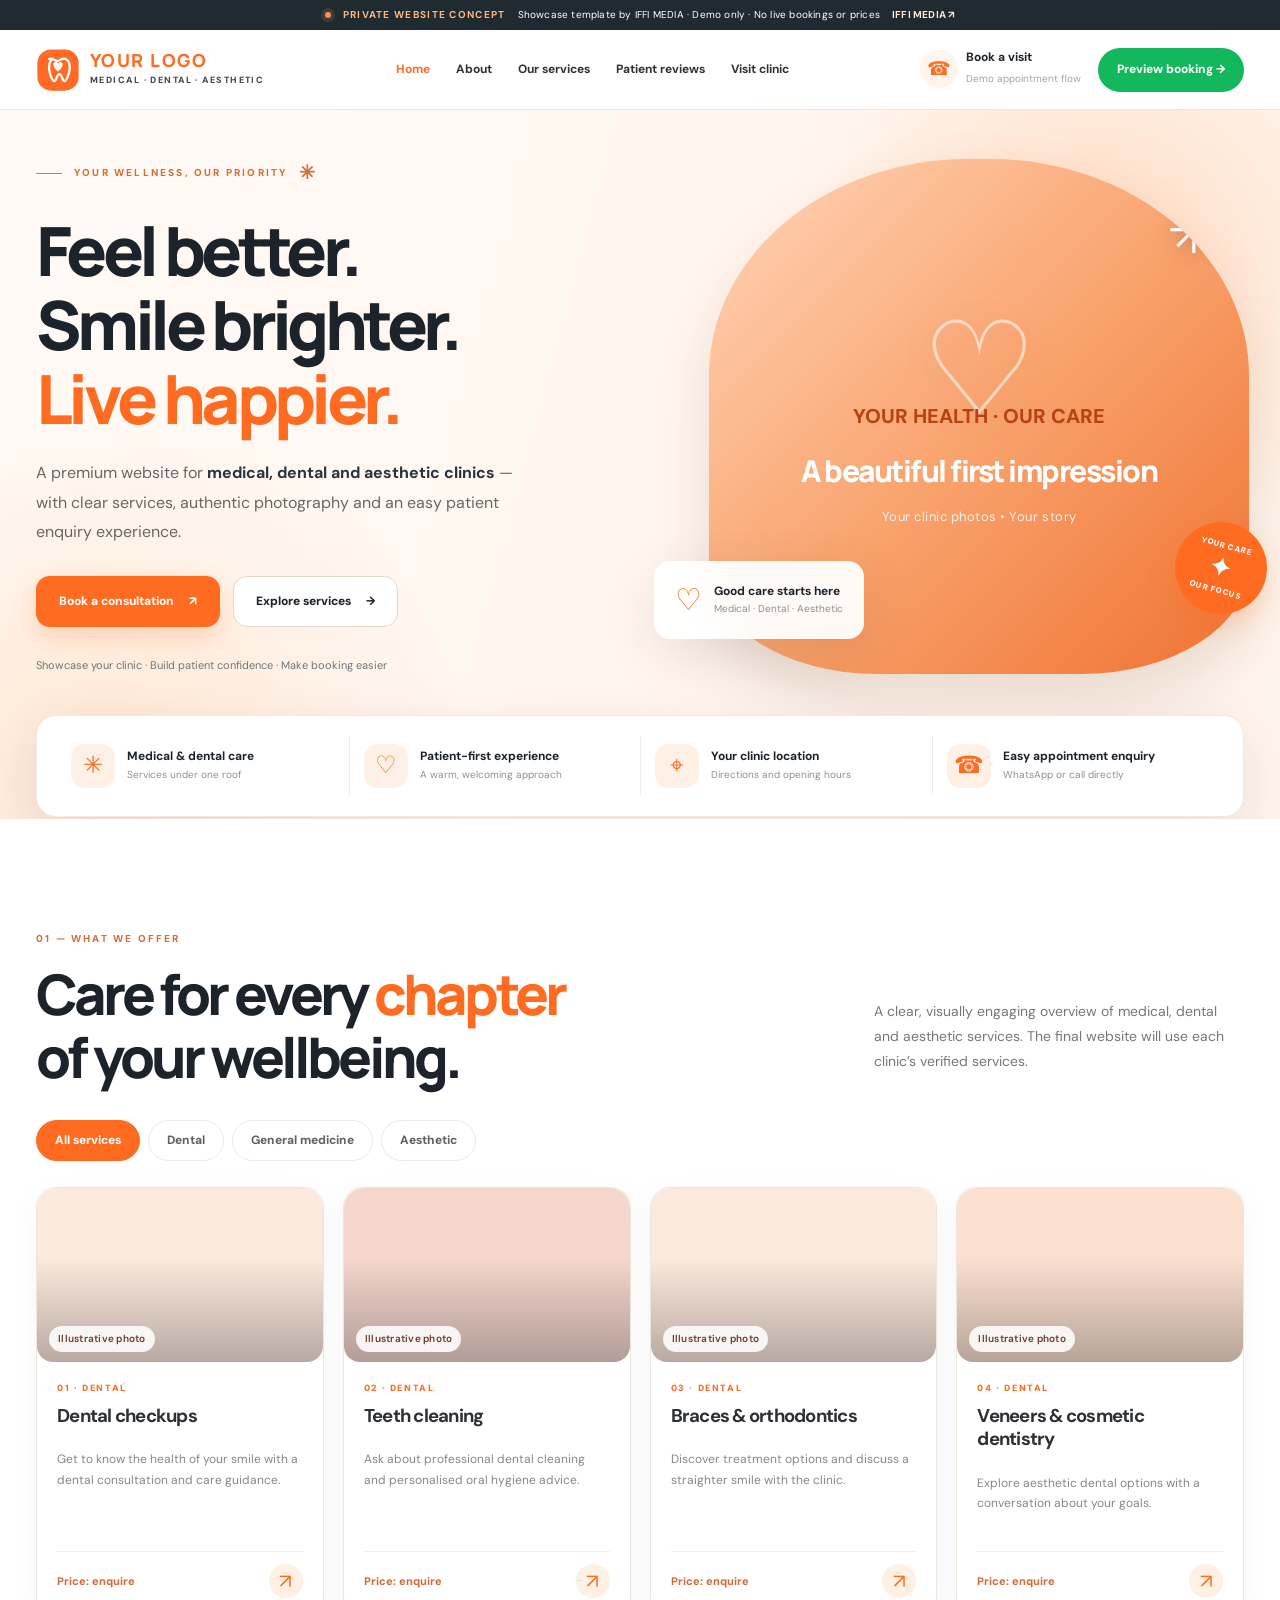
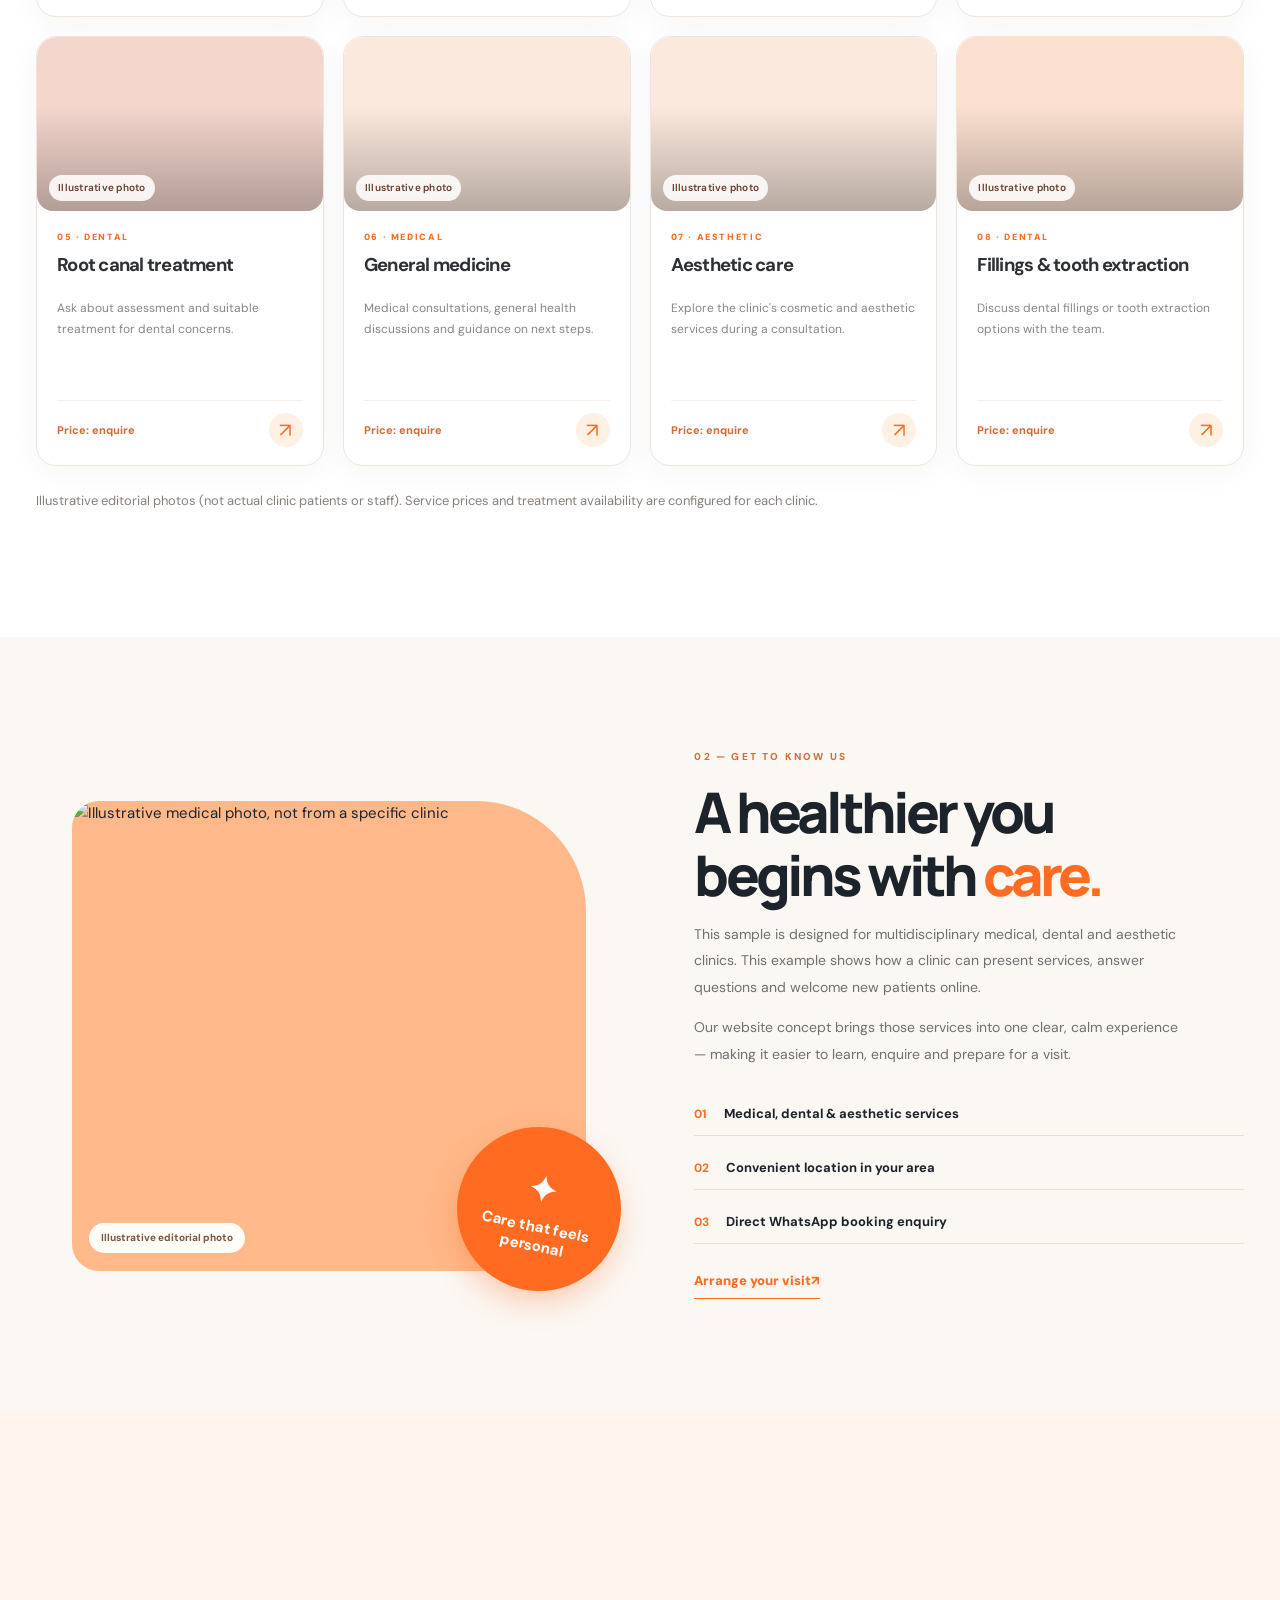
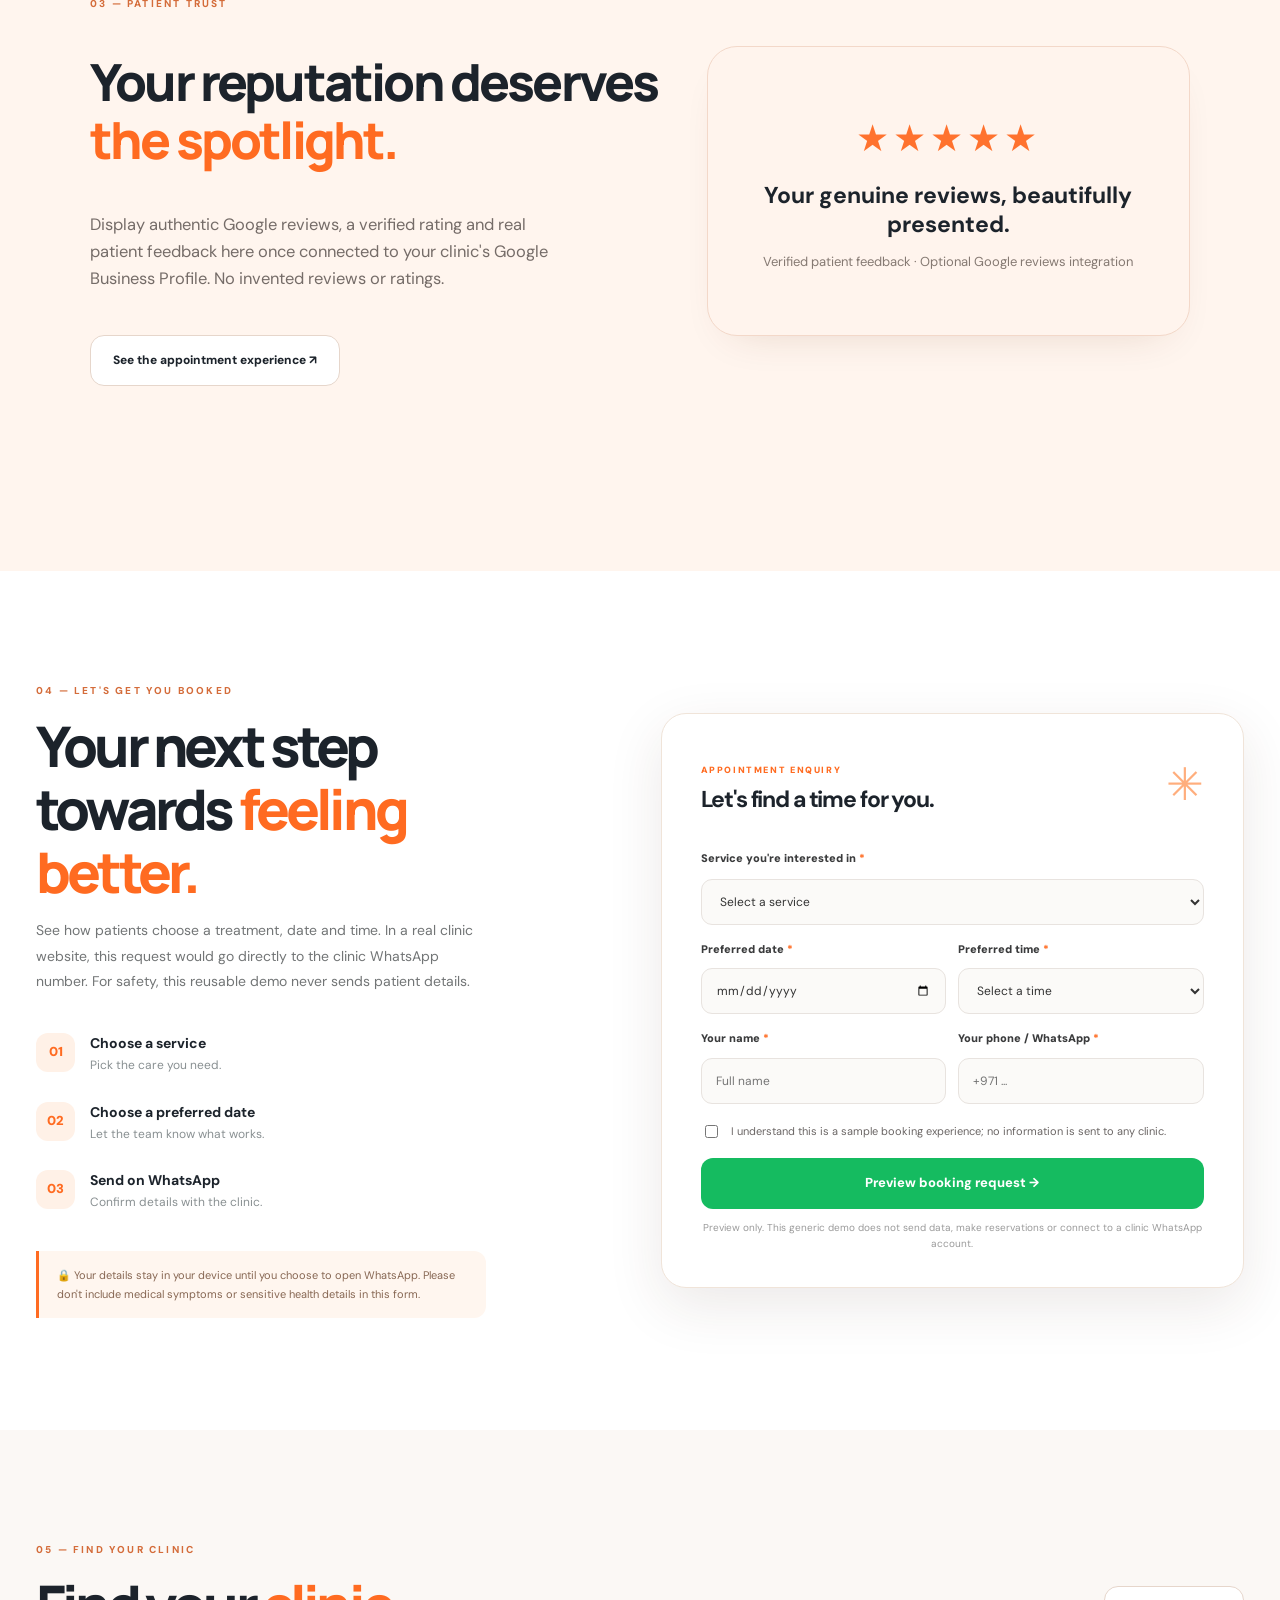
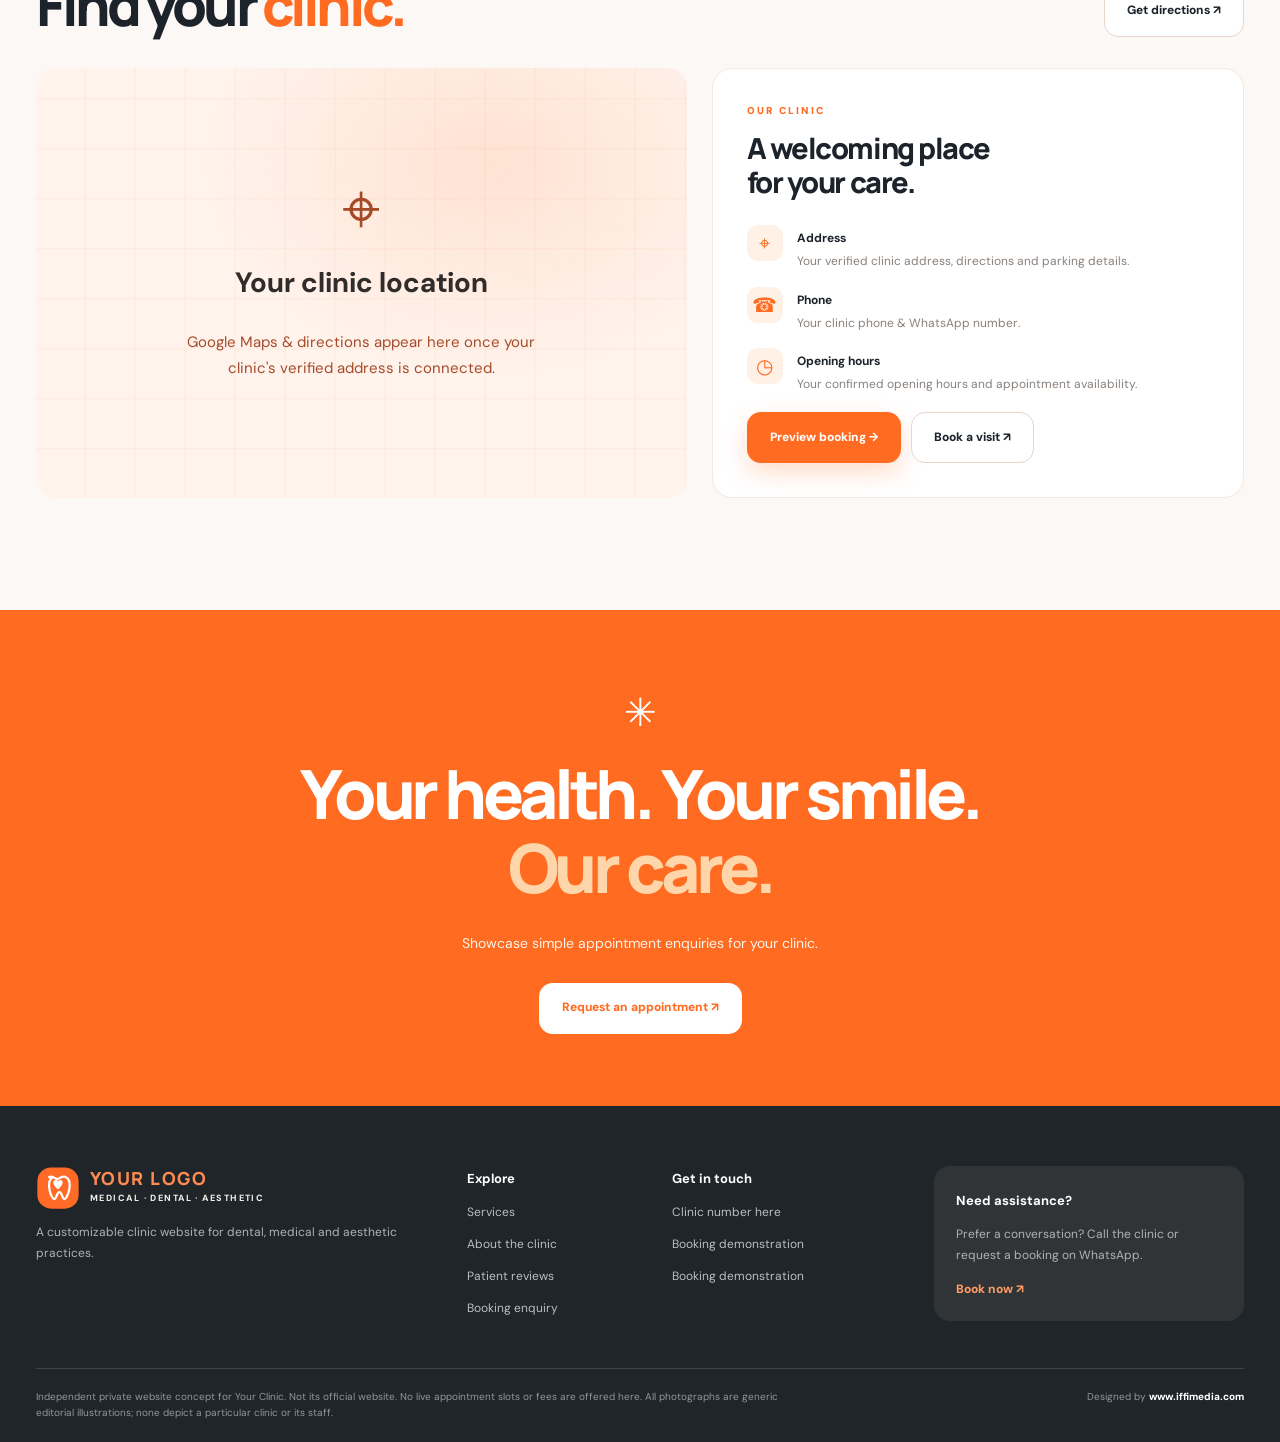
==== index.html @ 4c0bda24 "feat(clinic-preview): prepare separate static client review website for GitHub Pages" ====
<!DOCTYPE html>

<html lang="en">
<head>
<meta charset="utf-8"/>
<meta content="width=device-width, initial-scale=1" name="viewport"/>
<meta content="#fbf8f5" name="theme-color"/>
<meta content="Explore a premium clinic website example featuring real treatment photography, medical services and a WhatsApp appointment enquiry demo. Built by IFFI MEDIA." name="description"/>
<title>Your Clinic — Premium Medical, Dental &amp; Aesthetic Website Demo | IFFI MEDIA</title>
<link href="https://fonts.googleapis.com" rel="preconnect"/>
<link crossorigin="" href="https://fonts.gstatic.com" rel="preconnect"/>
<link href="https://fonts.googleapis.com/css2?family=DM+Sans:wght@400;500;600;700;800&amp;family=Manrope:wght@400;500;600;700;800&amp;display=swap" rel="stylesheet"/>
<link href="styles.css" rel="stylesheet"/>
<meta content="noindex,nofollow" name="robots"/><link href="clinic-overrides.css" rel="stylesheet"/></head>
<body>
<div class="demo-strip" role="note"><span class="pulse"></span><b>PRIVATE WEBSITE CONCEPT</b><span>Showcase template by IFFI MEDIA · Demo only · No live bookings or prices</span><a href="https://www.iffimedia.com" rel="noopener" target="_blank">IFFI MEDIA ↗</a></div>
<header class="site-header" id="top"><div class="container nav-inner">
<a aria-label="Your Clinic demo website home" class="brand" href="#home"><span aria-hidden="true" class="brand-logo-demo"><svg fill="none" viewbox="0 0 64 64"><rect fill="#FF6A26" height="60" rx="20" width="60" x="2" y="2"></rect><path d="M19 18c-7 3-7 11-5 20 2 8 4 12 7 12 3 0 3-10 7-10s4 10 7 10c3 0 5-5 7-12 2-9 2-17-5-20-5-2-9 3-12 3-3 0-6-5-12-3Z" stroke="white" stroke-linejoin="round" stroke-width="3.3" transform="translate(6 -2)"></path><path d="M32 22c4-5 13 1 0 12-13-11-4-17 0-12Z" fill="white"></path></svg></span><span><b>YOUR LOGO</b><small>MEDICAL · DENTAL · AESTHETIC</small></span></a>
<nav aria-label="Main navigation" class="nav-links" id="main-nav"><a class="current" href="#home">Home</a><a href="#about">About</a><a href="#services">Our services</a><a href="#reviews">Patient reviews</a><a href="#visit">Visit clinic</a></nav>
<div class="nav-actions"><a aria-label="Open booking demonstration" class="phone-link" href="#booking"><span class="circle-icon">☎</span><span><b>Book a visit</b><small>Demo appointment flow</small></span></a><a class="btn btn-wa" href="#booking">Preview booking →</a><button aria-controls="main-nav" aria-expanded="false" aria-label="Open navigation" class="menu-toggle">☰</button></div>
</div></header>
<main>
<section class="hero" id="home"><div class="hero-wash"></div><div class="container hero-grid">
<div class="hero-copy" data-reveal=""><div class="eyebrow"><span class="line"></span> YOUR WELLNESS, OUR PRIORITY <span class="sun">✳</span></div><h1>Feel better.<br/>Smile brighter.<br/><em>Live happier.</em></h1><p class="hero-text">A premium website for <strong>medical, dental and aesthetic clinics</strong> — with clear services, authentic photography and an easy patient enquiry experience.</p><div class="hero-ctas"><a class="btn btn-orange" href="#booking">Book a consultation <span>↗</span></a><a class="btn btn-outline" href="#services">Explore services <span>→</span></a></div><div class="hero-micro">Showcase your clinic · Build patient confidence · Make booking easier</div>
</div>
<div class="hero-visual" data-reveal=""><div class="hero-photo"><img alt="Real-world dental care editorial photograph; not staff of any particular clinic" onerror="this.style.display='none';this.parentElement.classList.add('photo-fallback')" src="https://images.unsplash.com/photo-1663755489920-5e09f66d011a?auto=format&amp;fit=crop&amp;w=1300&amp;q=85"/><div class="corner-mark">✳</div><div aria-hidden="true" class="fallback-image-art"><span class="line-tooth">♡</span><span class="fallback-title">A beautiful first impression</span><span class="fallback-sub">Your clinic photos • Your story</span></div></div><div class="float-card floating"><span class="icon-heart">♡</span><div><b>Good care starts here</b><small>Medical · Dental · Aesthetic</small></div></div><div class="round-stamp"><span>YOUR CARE</span><b>✦</b><span>OUR FOCUS</span></div></div>
</div><div class="container trust-strip"><div><span class="trust-icon">✳</span><span><b>Medical &amp; dental care</b><small>Services under one roof</small></span></div><div><span class="trust-icon">♡</span><span><b>Patient-first experience</b><small>A warm, welcoming approach</small></span></div><div><span class="trust-icon">⌖</span><span><b>Your clinic location</b><small>Directions and opening hours</small></span></div><div><span class="trust-icon">☎</span><span><b>Easy appointment enquiry</b><small>WhatsApp or call directly</small></span></div></div>
</section>
<section class="section services-section" id="services"><div class="container"><div class="section-head" data-reveal=""><div><div class="eyebrow orange">01 — WHAT WE OFFER</div><h2>Care for every <em>chapter</em><br/>of your wellbeing.</h2></div><p>A clear, visually engaging overview of medical, dental and aesthetic services. The final website will use each clinic’s verified services.</p></div>
<div aria-label="Filter services" class="filter-tabs" role="group"><button aria-pressed="true" class="filter active" data-filter="all">All services</button><button aria-pressed="false" class="filter" data-filter="dental">Dental</button><button aria-pressed="false" class="filter" data-filter="medical">General medicine</button><button aria-pressed="false" class="filter" data-filter="aesthetic">Aesthetic</button></div>
<div class="service-grid" id="service-grid">
<article class="service-card special" data-category="dental" data-service="Dental checkup"><div class="service-photo real-service-photo" style="background-image:url('https://images.unsplash.com/photo-1606811841689-23dfddce3e95?auto=format&amp;fit=crop&amp;w=850&amp;q=78')"><span class="photo-mark">Illustrative photo</span></div><div class="service-info"><div class="service-kicker">01 · DENTAL</div><h3>Dental checkups</h3><p>Get to know the health of your smile with a dental consultation and care guidance.</p><div class="card-foot"><span>Price: enquire</span><button aria-label="Enquire about dental checkup" data-book="Dental checkup">↗</button></div></div></article>
<article class="service-card" data-category="dental" data-service="Teeth cleaning"><div class="service-photo real-service-photo" style="background-image:url('https://images.unsplash.com/photo-1606811971618-4486d14f3f99?auto=format&amp;fit=crop&amp;w=850&amp;q=78')"><span class="photo-mark">Illustrative photo</span></div><div class="service-info"><div class="service-kicker">02 · DENTAL</div><h3>Teeth cleaning</h3><p>Ask about professional dental cleaning and personalised oral hygiene advice.</p><div class="card-foot"><span>Price: enquire</span><button aria-label="Enquire about teeth cleaning" data-book="Teeth cleaning">↗</button></div></div></article>
<article class="service-card" data-category="dental" data-service="Braces &amp; orthodontics"><div class="service-photo real-service-photo" style="background-image:url('https://images.unsplash.com/photo-1468493858157-0da44aaf1d13?auto=format&amp;fit=crop&amp;w=850&amp;q=78')"><span class="photo-mark">Illustrative photo</span></div><div class="service-info"><div class="service-kicker">03 · DENTAL</div><h3>Braces &amp; orthodontics</h3><p>Discover treatment options and discuss a straighter smile with the clinic.</p><div class="card-foot"><span>Price: enquire</span><button aria-label="Enquire about braces" data-book="Braces &amp; orthodontics">↗</button></div></div></article>
<article class="service-card" data-category="dental" data-service="Cosmetic dentistry / Veneers"><div class="service-photo real-service-photo" style="background-image:url('https://images.unsplash.com/photo-1494790108377-be9c29b29330?auto=format&amp;fit=crop&amp;w=850&amp;q=78')"><span class="photo-mark">Illustrative photo</span></div><div class="service-info"><div class="service-kicker">04 · DENTAL</div><h3>Veneers &amp; cosmetic dentistry</h3><p>Explore aesthetic dental options with a conversation about your goals.</p><div class="card-foot"><span>Price: enquire</span><button aria-label="Enquire about veneers" data-book="Cosmetic dentistry / Veneers">↗</button></div></div></article>
<article class="service-card" data-category="dental" data-service="Root canal treatment"><div class="service-photo real-service-photo" style="background-image:url('https://images.unsplash.com/photo-1588776814546-daab30f310ce?auto=format&amp;fit=crop&amp;w=850&amp;q=78')"><span class="photo-mark">Illustrative photo</span></div><div class="service-info"><div class="service-kicker">05 · DENTAL</div><h3>Root canal treatment</h3><p>Ask about assessment and suitable treatment for dental concerns.</p><div class="card-foot"><span>Price: enquire</span><button aria-label="Enquire about root canal" data-book="Root canal treatment">↗</button></div></div></article>
<article class="service-card" data-category="medical" data-service="General medicine consultation"><div class="service-photo real-service-photo" style="background-image:url('https://images.unsplash.com/photo-1631217868264-e5b90bb7e133?auto=format&amp;fit=crop&amp;w=850&amp;q=78')"><span class="photo-mark">Illustrative photo</span></div><div class="service-info"><div class="service-kicker">06 · MEDICAL</div><h3>General medicine</h3><p>Medical consultations, general health discussions and guidance on next steps.</p><div class="card-foot"><span>Price: enquire</span><button aria-label="Enquire about general medicine" data-book="General medicine consultation">↗</button></div></div></article>
<article class="service-card" data-category="aesthetic" data-service="Aesthetic care consultation"><div class="service-photo real-service-photo" style="background-image:url('https://images.unsplash.com/photo-1570172619644-dfd03ed5d881?auto=format&amp;fit=crop&amp;w=850&amp;q=78')"><span class="photo-mark">Illustrative photo</span></div><div class="service-info"><div class="service-kicker">07 · AESTHETIC</div><h3>Aesthetic care</h3><p>Explore the clinic's cosmetic and aesthetic services during a consultation.</p><div class="card-foot"><span>Price: enquire</span><button aria-label="Enquire about aesthetic care" data-book="Aesthetic care consultation">↗</button></div></div></article>
<article class="service-card" data-category="dental" data-service="Dental fillings or tooth extraction"><div class="service-photo real-service-photo" style="background-image:url('https://images.unsplash.com/photo-1606265752439-1f18756aa5fc?auto=format&amp;fit=crop&amp;w=850&amp;q=78')"><span class="photo-mark">Illustrative photo</span></div><div class="service-info"><div class="service-kicker">08 · DENTAL</div><h3>Fillings &amp; tooth extraction</h3><p>Discuss dental fillings or tooth extraction options with the team.</p><div class="card-foot"><span>Price: enquire</span><button aria-label="Enquire about dental fillings" data-book="Dental fillings or tooth extraction">↗</button></div></div></article>
</div><p class="services-note">Illustrative editorial photos (not actual clinic patients or staff). Service prices and treatment availability are configured for each clinic.</p></div></section>
<section class="section about-section" id="about"><div class="container about-grid"><div class="about-visual" data-reveal=""><div class="about-photo"><img alt="Illustrative medical photo, not from a specific clinic" src="https://images.unsplash.com/photo-1588776814546-1ffcf47267a5?auto=format&amp;fit=crop&amp;w=900&amp;q=80"/><span class="caption-chip">Illustrative editorial photo</span></div><div class="about-orange-sticker"><b>✦</b><span>Care that feels<br/>personal</span></div></div><div class="about-copy" data-reveal=""><div class="eyebrow orange">02 — GET TO KNOW US</div><h2>A healthier you<br/>begins with <em>care.</em></h2><p>This sample is designed for multidisciplinary medical, dental and aesthetic clinics. This example shows how a clinic can present services, answer questions and welcome new patients online.</p><p>Our website concept brings those services into one clear, calm experience — making it easier to learn, enquire and prepare for a visit.</p><div class="about-points"><div><b>01</b><span>Medical, dental &amp; aesthetic services</span></div><div><b>02</b><span>Convenient location in your area</span></div><div><b>03</b><span>Direct WhatsApp booking enquiry</span></div></div><a class="text-link" href="#booking">Arrange your visit <span>↗</span></a></div></div></section>
<section class="reviews-section" id="reviews"><div class="container reviews-generic"><div class="eyebrow orange">03 — PATIENT TRUST</div><h2>Your reputation deserves <em>the spotlight.</em></h2><p>Display authentic Google reviews, a verified rating and real patient feedback here once connected to your clinic's Google Business Profile. No invented reviews or ratings.</p><a class="btn btn-outline" href="#booking">See the appointment experience ↗</a><div class="reviews-glass"><div class="reviews-placeholder-star">★★★★★</div><strong>Your genuine reviews, beautifully presented.</strong><span>Verified patient feedback · Optional Google reviews integration</span></div></div></section>
<section class="section booking-section" id="booking"><div class="container booking-grid"><div class="booking-copy" data-reveal=""><div class="eyebrow orange">04 — LET'S GET YOU BOOKED</div><h2>Your next step<br/>towards <em>feeling better.</em></h2><p>See how patients choose a treatment, date and time. In a real clinic website, this request would go directly to the clinic WhatsApp number. For safety, this reusable demo never sends patient details.</p><div class="booking-guide"><div><span>01</span><b>Choose a service</b><p>Pick the care you need.</p></div><div><span>02</span><b>Choose a preferred date</b><p>Let the team know what works.</p></div><div><span>03</span><b>Send on WhatsApp</b><p>Confirm details with the clinic.</p></div></div><div class="privacy-mini">🔒 Your details stay in your device until you choose to open WhatsApp. Please don't include medical symptoms or sensitive health details in this form.</div></div><form autocomplete="on" class="booking-form" data-reveal="" id="booking-form"><div class="form-top"><div><span class="form-eyebrow">APPOINTMENT ENQUIRY</span><h3>Let's find a time for you.</h3></div><span class="form-spark">✳</span></div><div class="form-fields"><label for="service">Service you're interested in <em>*</em></label><select id="service" name="service" required=""><option value="">Select a service</option><option>Dental checkup</option><option>Teeth cleaning</option><option>Braces &amp; orthodontics</option><option>Cosmetic dentistry / Veneers</option><option>Root canal treatment</option><option>Dental fillings or tooth extraction</option><option>General medicine consultation</option><option>Aesthetic care consultation</option><option>Other enquiry</option></select><div class="fields-row"><div><label for="date">Preferred date <em>*</em></label><input id="date" name="date" required="" type="date"/></div><div><label for="time">Preferred time <em>*</em></label><select id="time" name="time" required=""><option value="">Select a time</option><option>12:00 PM</option><option>1:00 PM</option><option>2:00 PM</option><option>3:00 PM</option><option>4:00 PM</option><option>5:00 PM</option><option>6:00 PM</option><option>7:00 PM</option><option>8:00 PM</option><option>Flexible</option></select></div></div><div class="fields-row"><div><label for="name">Your name <em>*</em></label><input autocomplete="name" id="name" maxlength="80" name="name" placeholder="Full name" required="" type="text"/></div><div><label for="contact">Your phone / WhatsApp <em>*</em></label><input autocomplete="tel" id="contact" maxlength="28" name="contact" placeholder="+971 ..." required="" type="tel"/></div></div><label class="consent"><input id="consent" required="" type="checkbox"/><span>I understand this is a sample booking experience; no information is sent to any clinic.</span></label><button class="btn submit-button" type="submit">Preview booking request →</button><p aria-live="polite" class="form-footnote" id="booking-status" role="status">Preview only. This generic demo does not send data, make reservations or connect to a clinic WhatsApp account.</p></div></form></div></section>
<section class="section visit-section" id="visit"><div class="container"><div class="visit-heading"><div><div class="eyebrow orange">05 — FIND YOUR CLINIC</div><h2>Find your <em>clinic.</em></h2></div><a class="btn btn-outline" href="#booking" rel="noopener">Get directions ↗</a></div><div class="visit-grid"><div class="map-panel"><div class="map-demo-placeholder"><span>⌖</span><h3>Your clinic location</h3><p>Google Maps &amp; directions appear here once your clinic's verified address is connected.</p></div></div><div class="visit-details"><div class="detail-label">OUR CLINIC</div><h3>A welcoming place<br/>for your care.</h3><div class="detail-line"><span>⌖</span><div><b>Address</b><p>Your verified clinic address, directions and parking details.</p></div></div><div class="detail-line"><span>☎</span><div><b>Phone</b><p>Your clinic phone &amp; WhatsApp number.</p></div></div><div class="detail-line"><span>◷</span><div><b>Opening hours</b><p>Your confirmed opening hours and appointment availability.</p></div></div><div class="detail-actions"><a class="btn btn-orange" href="#booking">Preview booking →</a><a class="btn btn-outline" href="#booking">Book a visit ↗</a></div></div></div></div></section>
<section class="closing"><div class="container closing-inner"><span class="closing-star">✳</span><h2>Your health. Your smile.<br/><em>Our care.</em></h2><p>Showcase simple appointment enquiries for your clinic.</p><a class="btn btn-white" href="#booking">Request an appointment ↗</a></div></section>
</main>
<footer class="footer"><div class="container footer-grid"><div><a aria-label="Your Clinic demo website home" class="brand footer-brand" href="#home"><span aria-hidden="true" class="brand-logo-demo"><svg fill="none" viewbox="0 0 64 64"><rect fill="#FF6A26" height="60" rx="20" width="60" x="2" y="2"></rect><path d="M19 18c-7 3-7 11-5 20 2 8 4 12 7 12 3 0 3-10 7-10s4 10 7 10c3 0 5-5 7-12 2-9 2-17-5-20-5-2-9 3-12 3-3 0-6-5-12-3Z" stroke="white" stroke-linejoin="round" stroke-width="3.3" transform="translate(6 -2)"></path><path d="M32 22c4-5 13 1 0 12-13-11-4-17 0-12Z" fill="white"></path></svg></span><span><b>YOUR LOGO</b><small>MEDICAL · DENTAL · AESTHETIC</small></span></a><p>A customizable clinic website for dental, medical and aesthetic practices.</p></div><div><b>Explore</b><a href="#services">Services</a><a href="#about">About the clinic</a><a href="#reviews">Patient reviews</a><a href="#booking">Booking enquiry</a></div><div><b>Get in touch</b><a href="#booking">Clinic number here</a><a href="#booking" rel="noopener">Booking demonstration</a><a href="#booking" rel="noopener">Booking demonstration</a></div><div class="footer-cta"><b>Need assistance?</b><p>Prefer a conversation? Call the clinic or request a booking on WhatsApp.</p><a href="#booking">Book now <span>↗</span></a></div></div><div class="container footer-bottom"><span>Independent private website concept for Your Clinic. Not its official website. No live appointment slots or fees are offered here. All photographs are generic editorial illustrations; none depict a particular clinic or its staff.</span><span>Designed by <a href="https://www.iffimedia.com" rel="noopener" target="_blank">www.iffimedia.com</a></span></div></footer>
<a aria-label="Open appointment enquiry" class="floating-wa" href="#booking"><span>✆</span><b>Book now</b></a>
<div class="booking-preview-overlay" hidden="" id="booking-preview"><div aria-labelledby="preview-title" aria-modal="true" class="booking-preview-card" role="dialog"><button aria-label="Close booking preview" class="preview-close" type="button">×</button><span class="eyebrow orange">DEMO BOOKING REQUEST</span><h2 id="preview-title">Your clinic booking flow</h2><p>This is what patients could send to your clinic on WhatsApp once your number is connected.</p><pre id="preview-message"></pre><p class="preview-disclaimer">Demo only. Nothing was transmitted or stored. No appointment is confirmed.</p><button class="btn btn-orange preview-done" type="button">Done</button></div></div><script defer="" src="script.js"></script></body>
</html>
---- styles.css ----
:root{--orange:#ff6b21;--orange-dark:#e8530e;--ink:#1c232b;--muted:#667078;--cream:#fbf8f4;--apricot:#fff0e6;--line:#eee5dd;--white:#fff;--green:#19b85b;--radius:24px;--shadow:0 18px 56px rgba(68,44,27,.1)}*{box-sizing:border-box}html{scroll-behavior:smooth;scroll-padding-top:102px}body{margin:0;background:#fff;color:var(--ink);font:15px/1.6 'DM Sans',Arial,sans-serif;-webkit-font-smoothing:antialiased}img{display:block;max-width:100%}a{color:inherit;text-decoration:none}button,input,select{font:inherit}button{cursor:pointer}.container{width:min(1240px,calc(100% - 72px));margin-inline:auto}.demo-strip{min-height:30px;padding:6px 28px;background:#202b31;color:#fff;font-size:10px;display:flex;justify-content:center;align-items:center;gap:12px;letter-spacing:.02em}.demo-strip b{color:#ffb580;letter-spacing:.13em;font-size:10px}.demo-strip a{color:#ffe6d3;font-weight:700}.pulse{width:6px;height:6px;background:#ff8b52;border-radius:50%;box-shadow:0 0 0 4px #ff8b5226}.site-header{position:sticky;top:0;z-index:90;background:rgba(255,255,255,.97);border-bottom:1px solid #ece7e1;backdrop-filter:blur(24px)}.nav-inner{height:79px;display:flex;align-items:center;gap:30px;justify-content:space-between}.brand{display:flex;align-items:center;gap:10px;min-width:204px}.brand img{height:46px;width:46px;border-radius:50%;object-fit:cover}.brand b{display:block;letter-spacing:.08em;color:var(--orange);font:800 18px/.95 'Manrope',sans-serif}.brand small{display:block;letter-spacing:.16em;font-size:9px;font-weight:800;color:#424748;margin-top:4px}.nav-links{display:flex;gap:26px;align-items:center;white-space:nowrap}.nav-links a{font-size:12px;font-weight:700;color:#484a4c;transition:color .2s}.nav-links a:hover,.nav-links a.current{color:var(--orange)}.nav-actions{display:flex;align-items:center;gap:17px}.phone-link{display:flex;align-items:center;gap:8px;white-space:nowrap}.phone-link .circle-icon{width:38px;height:38px;display:grid;place-items:center;background:#fff5ed;color:var(--orange);border-radius:50%;font-size:19px}.phone-link b{font-size:12px;display:block;line-height:1.2}.phone-link small{font-size:10px;color:#a6a2a0}.btn{display:inline-flex;gap:15px;justify-content:center;align-items:center;border:1px solid transparent;border-radius:14px;min-height:51px;padding:14px 22px;font-size:12px;font-weight:800;transition:transform .25s,box-shadow .25s,background .25s;white-space:nowrap}.btn:hover{transform:translateY(-3px);box-shadow:0 12px 24px #ff6b2126}.btn-wa{background:#13b75c;color:#fff;border-radius:100px;padding:11px 18px;min-height:44px}.btn-wa:hover{background:#06aa51}.wa-icon{font-size:19px}.arrow{font-size:15px}.menu-toggle{display:none;width:40px;height:40px;background:#fff5ec;border:0;border-radius:10px;font-size:21px;color:var(--orange)}.hero{background:linear-gradient(105deg,#fffaf6,#fff4eb 80%);position:relative;overflow:hidden}.hero-wash{position:absolute;inset:0;background:radial-gradient(circle at 85% 25%,#ffd8bc 0,transparent 24%),radial-gradient(circle at 8% 95%,#ffe7d3 0,transparent 27%);pointer-events:none}.hero-grid{position:relative;min-height:590px;display:grid;grid-template-columns:52% 48%;gap:15px;align-items:center;padding-top:48px;padding-bottom:82px}.hero-copy{position:relative;z-index:2}.eyebrow{display:flex;gap:12px;align-items:center;font-size:10px;font-weight:800;letter-spacing:.22em;color:#d46c3a}.eyebrow .line{width:26px;height:1px;background:var(--orange)}.eyebrow .sun{font-size:19px}.hero h1,h2{font-family:'Manrope',sans-serif;letter-spacing:-.068em}.hero h1{font-size:clamp(50px,5.3vw,80px);line-height:1.09;margin:26px 0 22px;font-weight:800}.hero h1 em,.section h2 em,.reviews-section h2 em,.closing h2 em{font-style:normal;color:var(--orange)}.hero-text{max-width:495px;font-size:16px;color:#676767;line-height:1.85}.hero-text strong{color:#28343d}.hero-ctas{display:flex;gap:13px;flex-wrap:wrap;margin-top:29px}.btn-orange{background:var(--orange);color:#fff;box-shadow:0 10px 24px rgba(255,107,33,.23)}.btn-outline{background:#fff;color:var(--ink);border-color:#e6d6cb}.hero-micro{margin-top:30px;font-size:11px;color:#6d7779}.small-spark{color:var(--orange)}.sep{margin:0 10px;color:#b8babd}.hero-visual{position:relative;height:515px;margin:0 10px 0 30px}.hero-photo{height:100%;width:100%;background:linear-gradient(145deg,#ffa16b,#ffdbc0);border-radius:48% 48% 31% 31% / 42% 42% 21% 21%;position:relative;overflow:hidden;box-shadow:0 28px 58px rgba(111,67,43,.15)}.hero-photo img{width:100%;height:100%;object-fit:cover;object-position:47% 38%}.hero-photo.photo-fallback:after{content:'YOUR HEALTH · OUR CARE';position:absolute;inset:0;display:grid;place-items:center;color:#b74312;font-size:20px;font-weight:800}.corner-mark{position:absolute;top:22px;right:28px;color:#fff;font-size:64px;text-shadow:0 3px 20px #3335}.float-card{position:absolute;bottom:35px;left:-55px;z-index:2;display:flex;gap:12px;align-items:center;padding:15px 21px;border-radius:16px;box-shadow:var(--shadow);background:rgba(255,255,255,.94);backdrop-filter:blur(14px)}.float-card .icon-heart{color:var(--orange);font-size:30px}.float-card b{display:block;font-size:12px}.float-card small{display:block;font-size:10px;color:#8a8e92}.floating{animation:bob 5s ease-in-out infinite}@keyframes bob{50%{transform:translateY(-8px)}}.round-stamp{position:absolute;right:-18px;bottom:60px;border-radius:100px;width:92px;height:92px;background:#ff6c21;color:#fff;display:flex;flex-direction:column;justify-content:center;align-items:center;transform:rotate(15deg);font-size:8px;letter-spacing:.08em;font-weight:900;box-shadow:0 12px 25px #ff6b2140}.round-stamp b{font-size:25px;line-height:1.3}.trust-strip{position:relative;z-index:3;display:grid;grid-template-columns:repeat(4,1fr);background:#fff;border:1px solid #f1e9e1;transform:translateY(-42px);margin-bottom:-40px;box-shadow:var(--shadow);border-radius:20px;padding:20px}.trust-strip>div{display:flex;gap:12px;align-items:center;padding:8px 14px}.trust-strip>div+div{border-left:1px solid #eee}.trust-icon{height:44px;width:44px;flex:0 0 44px;border-radius:14px;background:#fff0e6;display:grid;place-items:center;color:var(--orange);font-size:24px}.trust-strip b,.trust-strip small{display:block}.trust-strip b{font-size:12px;line-height:1.35}.trust-strip small{font-size:10px;color:#899094;margin-top:2px}.section{padding:112px 0}.services-section{background:#fff}.section-head{display:flex;justify-content:space-between;align-items:end;gap:40px;margin-bottom:32px}.section h2,.reviews-section h2{font-size:clamp(37px,4.5vw,56px);line-height:1.13;margin:15px 0 0;font-weight:800}.section-head p{max-width:370px;font-size:14px;color:#777;line-height:1.8}.filter-tabs{display:flex;gap:8px;flex-wrap:wrap;margin-bottom:26px}.filter{background:#fff;border:1px solid #eee8e0;color:#5f6263;border-radius:100px;padding:10px 18px;font-size:12px;font-weight:800;transition:.2s}.filter.active,.filter:hover{background:var(--orange);color:#fff;border-color:var(--orange)}.service-grid{display:grid;grid-template-columns:repeat(4,minmax(0,1fr));gap:19px}.service-card{min-width:0;border-radius:20px;overflow:hidden;border:1px solid #eee5dd;background:#fff;box-shadow:0 7px 30px rgba(63,41,27,.045);transition:transform .3s,box-shadow .3s}.service-card:hover{transform:translateY(-9px);box-shadow:var(--shadow)}.service-card[hidden]{display:none}.service-photo,.service-art{height:183px;background-position:center;background-size:cover;position:relative;overflow:hidden}.service-photo:after{content:'';position:absolute;inset:0;background:linear-gradient(180deg,transparent 45%,#311a1012)}.photo-mark{position:absolute;bottom:12px;left:12px;z-index:1;border-radius:20px;padding:5px 10px;background:#ffffffeb;color:#9b522b;font-size:9px;font-weight:800}.service-art{display:flex;flex-direction:column;justify-content:center;align-items:center;gap:6px;text-align:center}.service-art span{font-size:11px;font-weight:700;color:#a06345}.service-art .art-symbol{font-size:74px;color:var(--orange);font-weight:300;line-height:1}.dental-art{background:radial-gradient(circle at 70% 30%,#ffe2c9,transparent 40%),#fff1e5}.cosmetic-art{background:radial-gradient(circle at 20% 40%,#ffdcbf,transparent 40%),#fff2e8}.tooth-art{background:radial-gradient(circle at 60% 40%,#fcdabf,transparent 45%),#ffefe4}.aesthetic-art{background:radial-gradient(circle at 30% 30%,#ffdaeb,transparent 42%),#fff3ee}.extraction-art{background:radial-gradient(circle at 80% 20%,#ffcfc0,transparent 38%),#fff3e9}.service-info{padding:19px 20px 18px}.service-kicker{font-size:9px;font-weight:900;letter-spacing:.18em;color:var(--orange)}.service-info h3{font-size:17px;line-height:1.28;letter-spacing:-.04em;margin:9px 0;color:#2d3135}.service-info p{font-size:12px;color:#83878b;line-height:1.68;min-height:60px}.card-foot{display:flex;justify-content:space-between;align-items:center;border-top:1px solid #f4eeea;padding-top:12px;margin-top:15px}.card-foot span{font-size:11px;font-weight:800;color:#d26a37}.card-foot button{width:34px;height:34px;display:grid;place-items:center;border-radius:50%;background:#fff0e4;border:0;color:var(--orange);font-size:20px;transition:.2s}.card-foot button:hover{background:var(--orange);color:#fff}.services-note{font-size:12px;color:#8d7a6e;margin-top:25px}.services-note span{color:var(--orange);font-weight:800}.about-section{background:#fbf7f3}.about-grid{display:grid;grid-template-columns:1fr 1fr;gap:9%;align-items:center}.about-visual{position:relative;padding-left:36px;padding-top:24px}.about-photo{height:470px;border-radius:27px 110px 27px 27px;overflow:hidden;position:relative;background:#ffb889}.about-photo img{height:100%;width:100%;object-fit:cover;image-rendering:auto;filter:saturate(.95)}.caption-chip{position:absolute;bottom:18px;left:17px;background:#fffdf8;border-radius:20px;padding:7px 12px;font-size:10px;font-weight:800;color:#7b5940}.about-orange-sticker{position:absolute;bottom:-20px;right:-35px;width:164px;height:164px;background:var(--orange);color:#fff;border-radius:50%;display:flex;justify-content:center;align-items:center;flex-direction:column;transform:rotate(12deg);box-shadow:0 12px 28px rgba(255,107,33,.3);font-weight:800;text-align:center}.about-orange-sticker b{font-size:35px}.about-orange-sticker span{font-size:15px;line-height:1.3}.about-copy p{font-size:14px;color:#6f7171;line-height:1.9;max-width:490px}.about-points{display:grid;gap:12px;margin-top:27px}.about-points div{display:flex;align-items:center;gap:17px;border-bottom:1px solid #e9dfd5;padding:10px 0}.about-points b{color:var(--orange);font-size:12px}.about-points span{font-size:13px;font-weight:700}.text-link{display:inline-flex;margin-top:27px;color:var(--orange);font-size:13px;font-weight:900;padding-bottom:6px;border-bottom:1px solid var(--orange)}.reviews-section{padding:100px 0;background:#fff5ee}.reviews-grid{display:grid;grid-template-columns:1fr 1fr;align-items:center;gap:65px}.reviews-copy p{font-size:14px;color:#7c7170;line-height:1.75;max-width:400px}.rating-panel{padding:37px 40px;background:#fff;border-radius:24px;box-shadow:var(--shadow)}.rating-title{letter-spacing:.2em;color:#b57b5d;font-weight:900;font-size:10px}.rating-score{display:flex;gap:20px;align-items:baseline;margin:10px 0 6px}.rating-score>b{font-size:78px;letter-spacing:-.08em;font-weight:900;color:var(--ink);line-height:1}.stars{color:#ff9a38;font-size:24px;white-space:nowrap}.stars small{font-size:13px;color:#9a908c}.rating-panel p{font-size:13px;color:#818283;max-width:390px}.review-themes{display:flex;flex-wrap:wrap;gap:8px;margin:20px 0}.review-themes span{font-size:10px;padding:7px 12px;background:#fff3e8;border-radius:100px;font-weight:800;color:#a76b49}.rating-source{font-size:11px;color:var(--orange);font-weight:800}.booking-section{background:#fff}.booking-grid{display:grid;grid-template-columns:.95fr 1.05fr;gap:8%;align-items:center}.booking-copy>p{max-width:440px;font-size:14px;color:#727576;line-height:1.85}.booking-guide{margin-top:36px;display:grid;gap:23px}.booking-guide>div{position:relative;padding-left:54px}.booking-guide>div span{position:absolute;left:0;top:2px;width:39px;height:39px;border-radius:12px;background:#fff1e7;display:grid;place-items:center;color:var(--orange);font-size:13px;font-weight:900}.booking-guide b{font-size:14px}.booking-guide p{margin:1px 0;color:#899092;font-size:12px}.privacy-mini{background:#fff6ef;border-left:3px solid var(--orange);padding:15px 18px;font-size:11px;color:#876753;line-height:1.7;margin-top:38px;border-radius:0 12px 12px 0;max-width:450px}.booking-form{border:1px solid #f0e4d9;box-shadow:var(--shadow);background:#fff;border-radius:25px;padding:35px 39px}.form-top{display:flex;justify-content:space-between;align-items:center;margin-bottom:24px}.form-eyebrow{font-size:9px;font-weight:900;letter-spacing:.18em;color:var(--orange)}.form-top h3{font-size:23px;line-height:1.2;letter-spacing:-.05em;margin:6px 0 0}.form-spark{font-size:45px;color:#ffae7d}.form-fields{display:grid;gap:11px}.form-fields label:not(.consent){font-size:11px;font-weight:900;margin-top:5px;color:#3a3b3c}.form-fields label em{font-style:normal;color:var(--orange)}.form-fields select,.form-fields input:not([type=checkbox]){width:100%;height:46px;padding:10px 14px;background:#fbfaf8;color:#333;border:1px solid #e8e3df;border-radius:11px;outline:none;min-width:0;font-size:12px;appearance:auto}.form-fields select:focus,.form-fields input:focus{border-color:var(--orange);box-shadow:0 0 0 3px #ff6b2114}.fields-row{display:grid;grid-template-columns:1fr 1fr;gap:12px}.fields-row>div{display:grid;gap:10px}.consent{display:flex;align-items:flex-start;gap:10px;margin:8px 0 3px;font-size:11px;color:#6b6665;line-height:1.5}.consent input{margin-top:2px;accent-color:var(--orange)}.submit-button{margin-top:3px;background:#15bb60;color:#fff;border-radius:12px;width:100%;font-size:13px}.submit-button:hover{background:#0baa55}.form-footnote{font-size:10px;line-height:1.6;color:#9a9a9a;text-align:center;margin:0}.visit-section{background:#fbf8f5}.visit-heading{display:flex;align-items:end;justify-content:space-between;margin-bottom:31px;gap:25px}.visit-grid{display:grid;grid-template-columns:1.1fr .9fr;gap:25px}.map-panel{border-radius:20px;min-height:370px;background:#efe1d1;position:relative;overflow:hidden}.map-panel iframe{width:100%;height:100%;min-height:370px;border:0;filter:saturate(.75)}.map-fallback{position:absolute;left:18px;bottom:18px;background:#fff;border-radius:10px;padding:10px 13px;font-size:11px;font-weight:800;color:#714428;pointer-events:none}.visit-details{background:#fff;border:1px solid #f2e9e1;border-radius:20px;padding:34px}.detail-label{font-size:10px;font-weight:900;letter-spacing:.2em;color:var(--orange)}.visit-details h3{font:800 29px/1.2 Manrope,sans-serif;letter-spacing:-.05em;margin:12px 0 25px}.detail-line{display:flex;gap:14px;margin-bottom:16px}.detail-line>span{width:36px;height:36px;flex:0 0 36px;display:grid;place-items:center;color:var(--orange);background:#fff1e6;border-radius:11px;font-size:20px}.detail-line b{font-size:12px}.detail-line p{margin:3px 0 0;color:#89817c;font-size:12px;line-height:1.55}.detail-actions{display:flex;gap:10px;flex-wrap:wrap;margin-top:18px}.closing{padding:72px 0;background:var(--orange);text-align:center;color:#fff}.closing-inner{display:grid;justify-items:center}.closing-star{font-size:39px}.closing h2{font:800 clamp(37px,5.3vw,69px)/1.09 Manrope,sans-serif;letter-spacing:-.065em;margin:13px 0}.closing h2 em{color:#ffd6a9}.closing p{font-size:14px;color:#fff2e7}.btn-white{background:#fff;color:var(--orange);margin-top:14px}.footer{background:#1f2528;color:#d9dede;padding:60px 0 20px}.footer-grid{display:grid;grid-template-columns:1.4fr .6fr .8fr 1.1fr;gap:36px}.footer-brand b{color:#ff8b50}.footer-brand small{color:#f0ede8}.footer-grid p{font-size:12px;line-height:1.8;color:#aeb4b5}.footer-grid>div:not(:first-child) a{display:block;font-size:12px;margin-top:13px;color:#b7c0c2}.footer-grid>div>b{font-size:13px;color:#fff}.footer-cta{padding:22px;background:#303436;border-radius:16px}.footer-cta a{color:#ff9b64!important;font-weight:800}.footer-bottom{display:flex;justify-content:space-between;gap:25px;border-top:1px solid #3b4448;margin-top:47px;padding-top:20px;color:#8f999b;font-size:10px;line-height:1.65}.footer-bottom span:first-child{max-width:780px}.footer-bottom a{color:#fff;font-weight:800}.floating-wa{display:none}.reveal-ready{opacity:0;transform:translateY(22px);transition:opacity .7s ease,transform .7s ease}.reveal-ready.is-visible{opacity:1;transform:none}@media (max-width:1170px){.nav-links{gap:16px}.phone-link{display:none}.service-grid{grid-template-columns:repeat(3,1fr)}.hero-grid{grid-template-columns:51% 49%}.hero h1{font-size:60px}.hero-visual{margin-left:15px}.float-card{left:-25px}.trust-strip{grid-template-columns:repeat(2,1fr)}.trust-strip>div:nth-child(3){border-left:none}}@media (max-width:860px){.container{width:min(100% - 36px,660px)}.demo-strip{font-size:9px;flex-wrap:wrap;gap:6px;padding:7px 12px;text-align:center}.demo-strip a{display:none}.nav-inner{height:72px}.nav-links{position:absolute;top:72px;left:0;right:0;display:none;flex-direction:column;gap:0;background:white;box-shadow:0 20px 30px #19191913;padding:15px 20px}.nav-links.open{display:flex}.nav-links a{width:100%;padding:13px;border-bottom:1px solid #eee}.menu-toggle{display:block}.nav-actions .btn-wa{display:none}.brand{min-width:auto}.hero-grid{grid-template-columns:1fr;min-height:auto;gap:16px;padding:48px 0 81px}.hero h1{font-size:clamp(44px,9vw,72px)}.hero-visual{max-width:550px;margin:20px auto 0;width:calc(100% - 20px);height:420px}.hero-photo{border-radius:38% 38% 20% 20%}.float-card{left:-12px}.round-stamp{right:-10px}.trust-strip{margin-top:0;transform:translateY(-34px);margin-bottom:-30px}.section{padding:75px 0}.section-head,.visit-heading{align-items:start;flex-direction:column;gap:12px}.service-grid{grid-template-columns:repeat(2,1fr)}.about-grid,.reviews-grid,.booking-grid,.visit-grid{grid-template-columns:1fr;gap:35px}.about-visual{max-width:550px;padding-left:0}.about-orange-sticker{right:0}.about-photo{height:370px}.booking-copy{order:0}.booking-form{order:1}.footer-grid{grid-template-columns:repeat(2,1fr)}.footer-bottom{flex-direction:column}.floating-wa{display:flex;position:fixed;z-index:85;right:16px;bottom:16px;gap:9px;align-items:center;justify-content:center;color:#fff;background:#16b85c;border-radius:100px;padding:12px 18px;box-shadow:0 10px 30px #0b9f4e70;font-weight:800;font-size:12px}.floating-wa span{font-size:20px}}@media(max-width:520px){.container{width:calc(100% - 28px)}.brand img{width:39px;height:39px}.brand b{font-size:15px}.brand small{font-size:8px}.hero h1{font-size:clamp(42px,11vw,56px);letter-spacing:-.075em}.hero-text{font-size:14px}.hero-ctas{gap:8px}.btn{padding:13px 17px;font-size:11px;min-height:46px;gap:8px}.hero-visual{height:350px}.float-card{padding:12px 14px;bottom:10px}.round-stamp{width:75px;height:75px;bottom:40px;right:-10px}.trust-strip{padding:8px 4px;grid-template-columns:1fr 1fr}.trust-strip>div{padding:12px 7px;gap:7px;align-items:start}.trust-strip>div:nth-child(2){border-left:1px solid #eee}.trust-strip>div:nth-child(3),.trust-strip>div:nth-child(4){border-top:1px solid #eee}.trust-icon{width:32px;height:32px;flex-basis:32px;font-size:17px;border-radius:8px}.trust-strip b{font-size:10px}.trust-strip small{font-size:9px}.section h2,.reviews-section h2{font-size:35px}.section-head p{font-size:13px}.filter{font-size:10px;padding:8px 12px}.service-grid{gap:10px}.service-card{border-radius:15px}.service-photo,.service-art{height:125px}.service-info{padding:13px}.service-info h3{font-size:14px}.service-info p{font-size:11px;min-height:84px}.photo-mark{font-size:8px}.service-art .art-symbol{font-size:49px}.service-art span{font-size:8px}.card-foot span{font-size:9px}.card-foot button{width:28px;height:28px;font-size:18px}.about-photo{height:350px}.rating-panel{padding:27px}.rating-score>b{font-size:68px}.booking-form{padding:23px 18px}.fields-row{grid-template-columns:1fr}.visit-details{padding:24px}.footer-grid{grid-template-columns:1fr 1fr;gap:30px 15px}.footer-grid>div:first-child,.footer-cta{grid-column:1/-1}.closing h2{font-size:40px}}@media(prefers-reduced-motion:reduce){*{animation:none!important;transition:none!important;scroll-behavior:auto!important}.reveal-ready{opacity:1;transform:none}}
---- clinic-overrides.css ----
/* IFFI MEDIA reusable clinic-showcase refinements */
.brand-logo-demo{width:44px;height:44px;display:inline-flex;flex:none;align-items:center;justify-content:center}
.brand-logo-demo svg{width:44px;height:44px}
.service-photo.real-service-photo{height:174px;min-height:174px;background-size:cover;background-position:center;position:relative;border-radius:20px 20px 16px 16px;transition:transform .65s ease,filter .4s ease}
.service-card{overflow:hidden;min-height:430px;display:flex;flex-direction:column;transition:transform .45s cubic-bezier(.22,.8,.2,1),box-shadow .45s ease}
.service-card:hover{transform:translateY(-8px);box-shadow:0 24px 46px -25px rgba(122,53,25,.35)}
.service-card .service-photo::after{content:'';position:absolute;inset:0;background:linear-gradient(to top,rgba(26,24,24,.30),transparent 60%);pointer-events:none}
.service-card .service-info{flex:1;display:flex;flex-direction:column}
.service-card .service-info .card-foot{margin-top:auto}
.service-card .service-info h3{font-size:1.16rem}
.service-card .service-photo .photo-mark{position:absolute;bottom:10px;left:12px;z-index:2;letter-spacing:.025em;font-weight:600;background:rgba(255,255,255,.87);color:#6d3928;padding:5px 9px;border-radius:30px;font-size:10px;backdrop-filter:blur(9px)}
.services-note{font-size:.81rem;color:#897f78}
.map-panel{background:#fff3ec!important}
.map-demo-placeholder{height:100%;min-height:365px;display:flex;flex-direction:column;align-items:center;justify-content:center;text-align:center;padding:50px;color:#a64a28;background:radial-gradient(ellipse at 70% 22%,rgba(255,115,42,.13),transparent 45%),repeating-linear-gradient(0deg,transparent 0 48px,rgba(246,141,83,.065) 49px 50px),repeating-linear-gradient(90deg,transparent 0 48px,rgba(246,141,83,.065) 49px 50px)}
.map-demo-placeholder>span{font-size:68px;line-height:1.2}
.map-demo-placeholder h3{font-size:28px;color:#2f2c2a;margin:10px 0}
.map-demo-placeholder p{max-width:350px;line-height:1.7}
.reviews-generic{max-width:1160px;margin:0 auto;padding:85px 30px;display:grid;grid-template-columns:1.1fr .9fr;gap:26px;align-items:center}
.reviews-generic h2{font-size:clamp(2rem,4vw,3.5rem);letter-spacing:-.055em;line-height:1.13}
.reviews-generic>p{max-width:480px;color:#756c68;line-height:1.65;font-size:1.03rem}
.reviews-generic>.btn{justify-self:start}
.reviews-glass{background:#fff4ed;border:1px solid #f3d8c9;border-radius:30px;padding:50px 32px;text-align:center;grid-column:2;grid-row:1 / span 4;min-height:290px;display:flex;flex-direction:column;align-items:center;justify-content:center;gap:13px;box-shadow:0 18px 45px -26px rgba(100,40,12,.19)}
.reviews-placeholder-star{font-size:37px;letter-spacing:.11em;color:#ff722e}
.reviews-glass strong{font-size:23px;line-height:1.25}
.reviews-glass span{font-size:13px;color:#857972}
.booking-preview-overlay[hidden]{display:none!important}
.booking-preview-overlay{position:fixed;z-index:1000;inset:0;background:rgba(22,24,26,.68);backdrop-filter:blur(8px);display:grid;place-items:center;padding:16px;overflow-y:auto}
.booking-preview-card{background:white;border-radius:28px;padding:36px;width:min(100%,590px);position:relative;box-shadow:0 22px 80px rgba(0,0,0,.25)}
.booking-preview-card h2{font-size:34px;margin:14px 0 9px;line-height:1.15}
.booking-preview-card>p{color:#69605b;line-height:1.55}
.booking-preview-card pre{margin:18px 0;padding:20px;background:#fff2e9;white-space:pre-wrap;overflow-wrap:anywhere;border-radius:15px;line-height:1.65;font:500 14px/1.55 'DM Sans',sans-serif;color:#39302b}
.booking-preview-card .preview-close{position:absolute;right:24px;top:21px;font-size:28px;color:#333;background:#fff1e9;border-radius:50%;height:38px;width:38px;cursor:pointer}
.booking-preview-card .preview-disclaimer{font-size:12px;font-weight:600;color:#955339}
.modal-open{overflow:hidden}
@media(max-width:900px){.reviews-generic{grid-template-columns:1fr;padding:60px 20px}.reviews-glass{grid-row:auto;grid-column:auto}}
@media(max-width:640px){.service-photo.real-service-photo{height:200px}.service-card{min-height:0}.booking-preview-card{padding:28px 20px}.booking-preview-card h2{font-size:29px}}

.nav-links a{color:#34302e!important;text-decoration:none}.nav-links a:hover,.nav-links a.current{color:#ff6b22!important}
.service-photo.real-service-photo{background-color:#fce9dd;background-repeat:no-repeat}
.service-card:nth-child(3n+2) .service-photo{background-color:#f4d6cd}
.service-card:nth-child(4n) .service-photo{background-color:#fbe0d0}
.hero-photo.photo-fallback{position:relative;background:linear-gradient(135deg,#ffd5b8 0%,#f9a46f 50%,#ef7232 100%)}
.fallback-image-art{display:none;position:absolute;inset:0;align-items:center;justify-content:center;flex-direction:column;text-align:center;gap:12px;padding:30px}
.hero-photo.photo-fallback .fallback-image-art{display:flex}
.line-tooth{font-size:130px;line-height:1;color:rgba(255,255,255,.55);text-shadow:0 8px 45px rgba(155,50,2,.16)}
.fallback-title{color:#fff;font-size:30px;font-family:Manrope,sans-serif;font-weight:800;letter-spacing:-.05em}
.fallback-sub{color:rgba(255,255,255,.84);font-size:13px;letter-spacing:.04em}
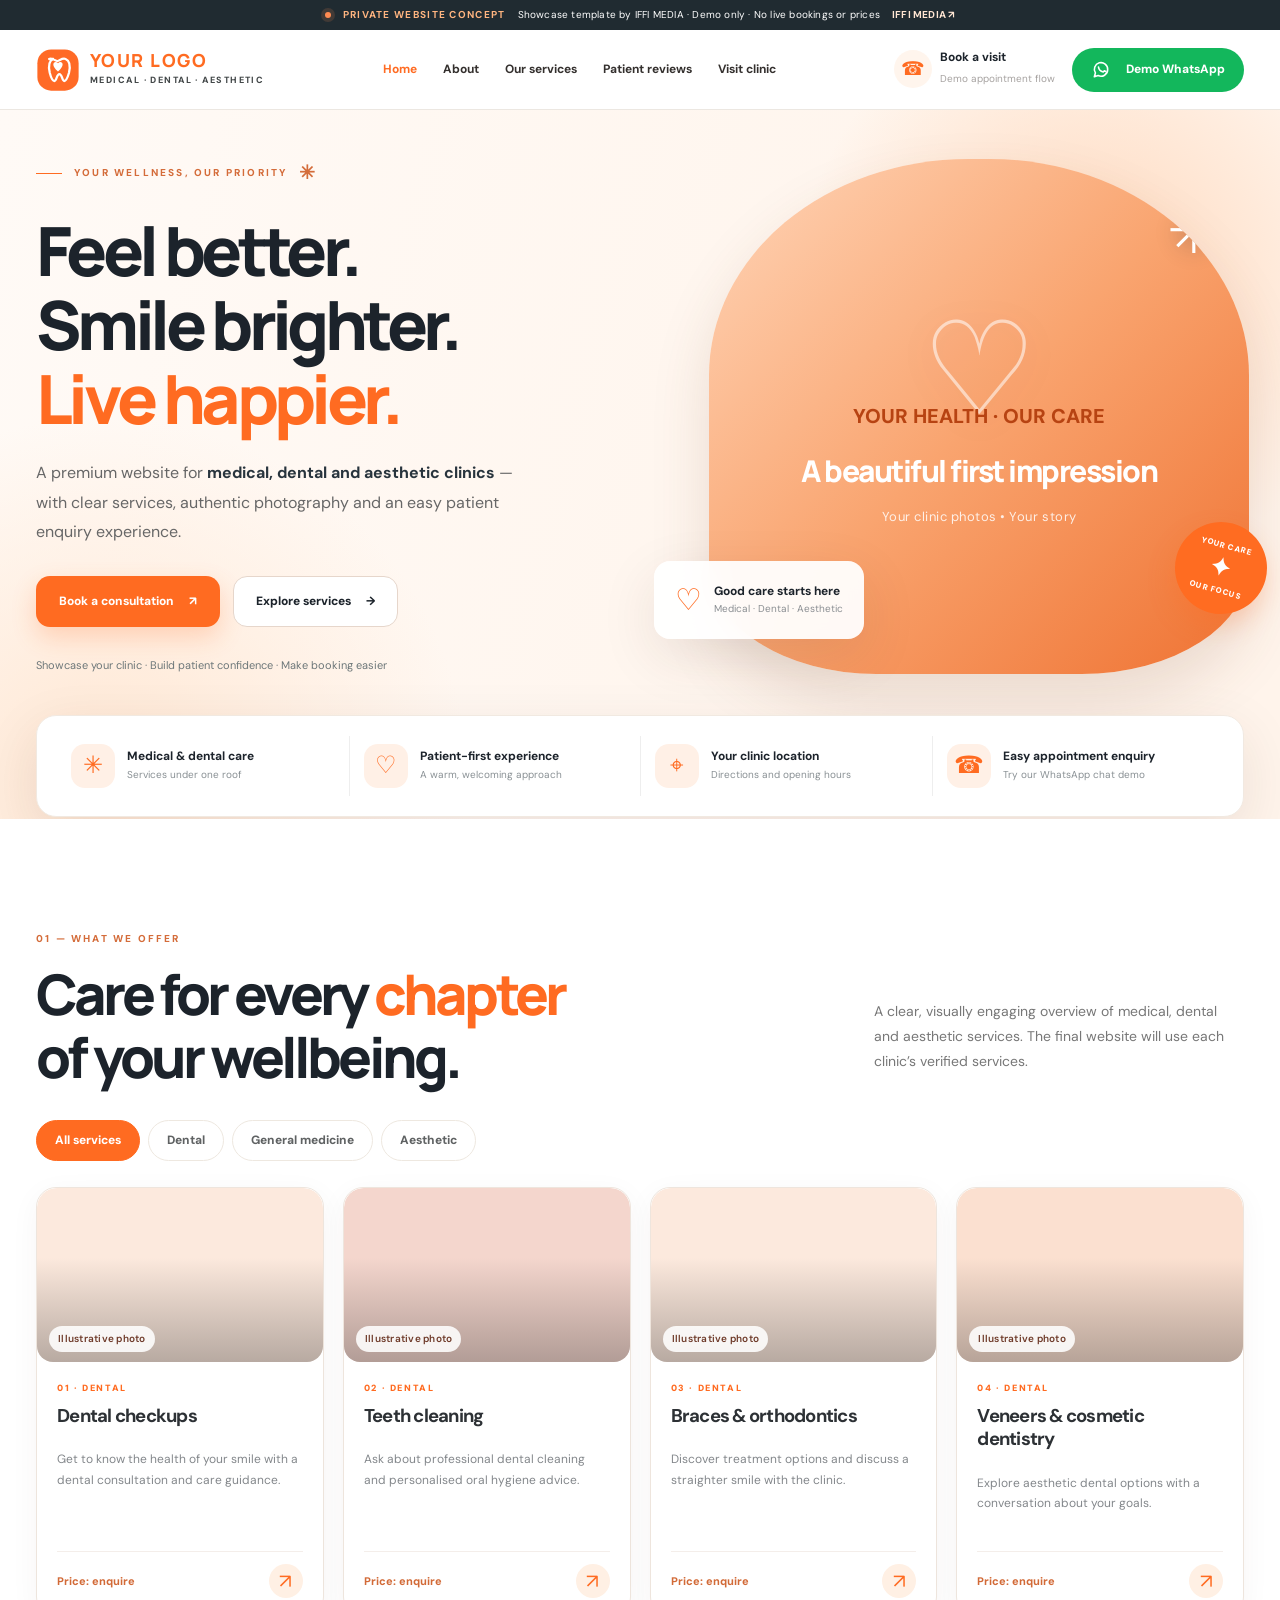
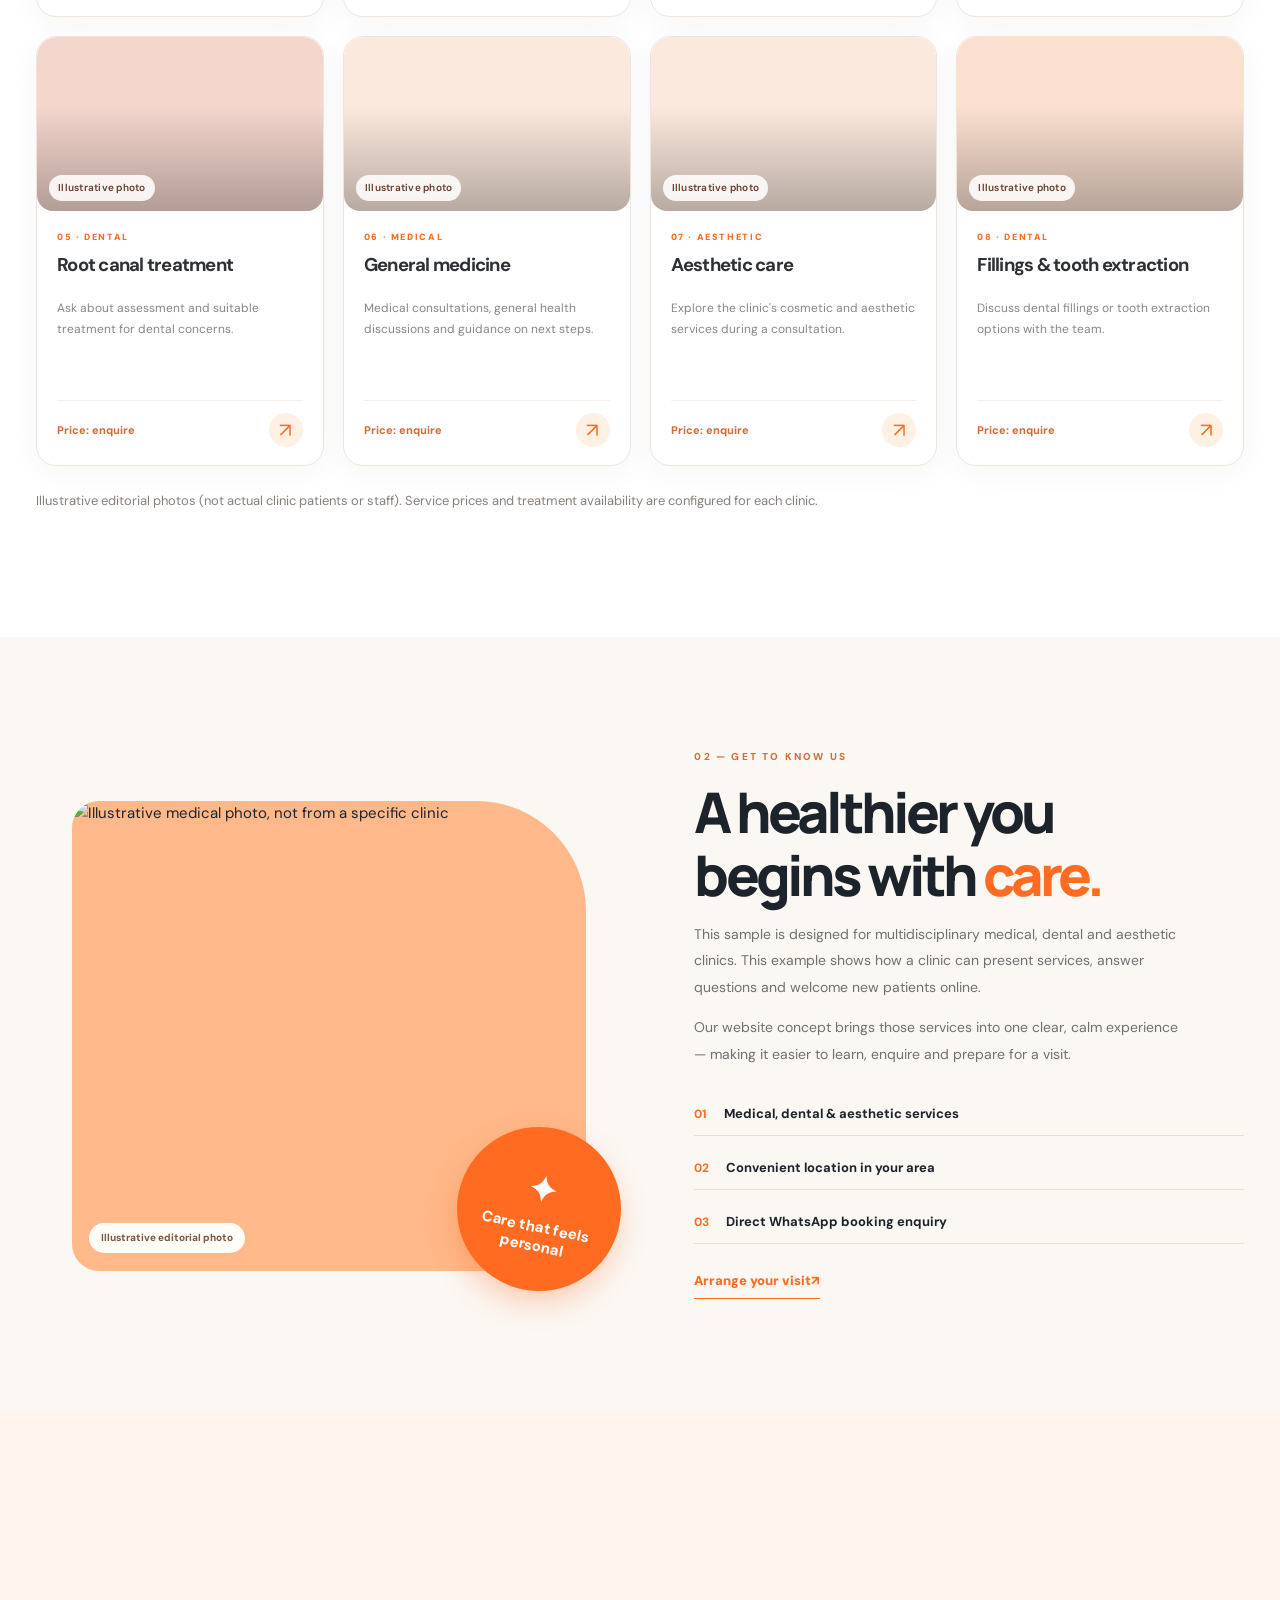
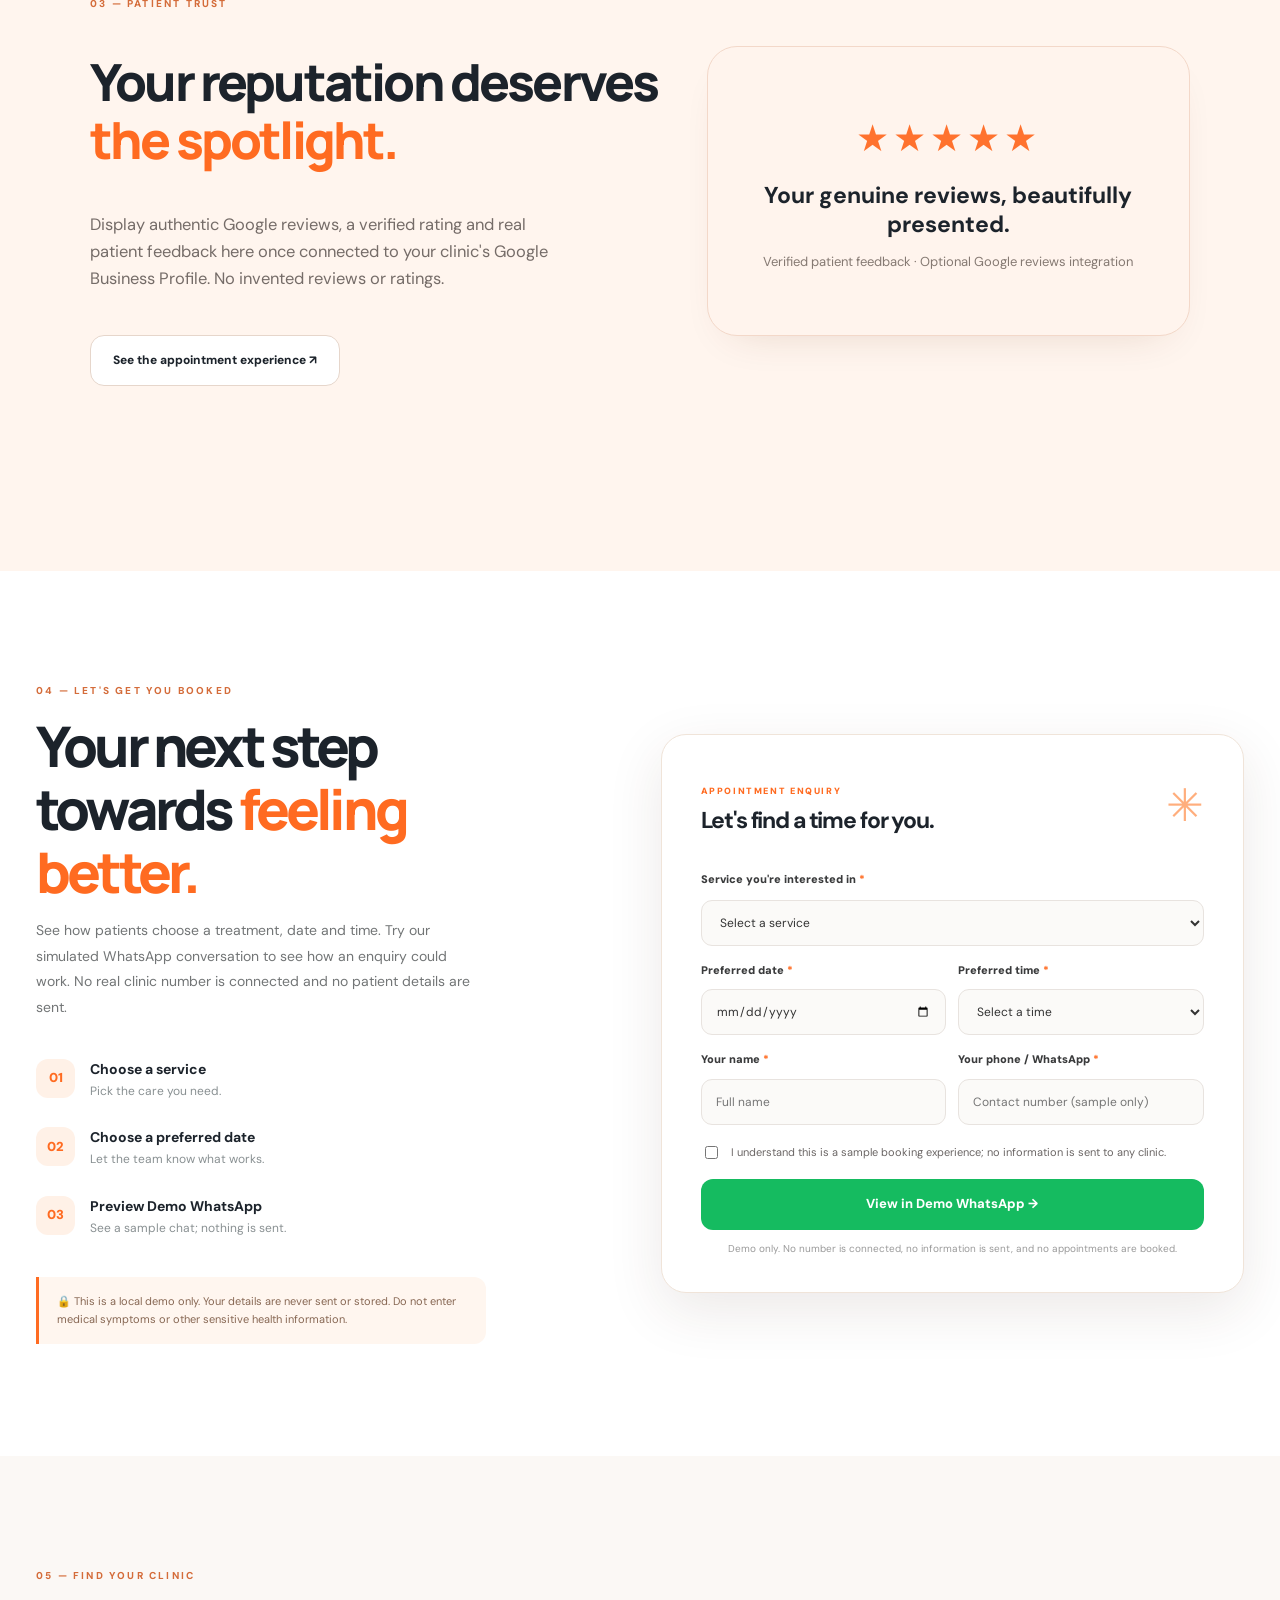
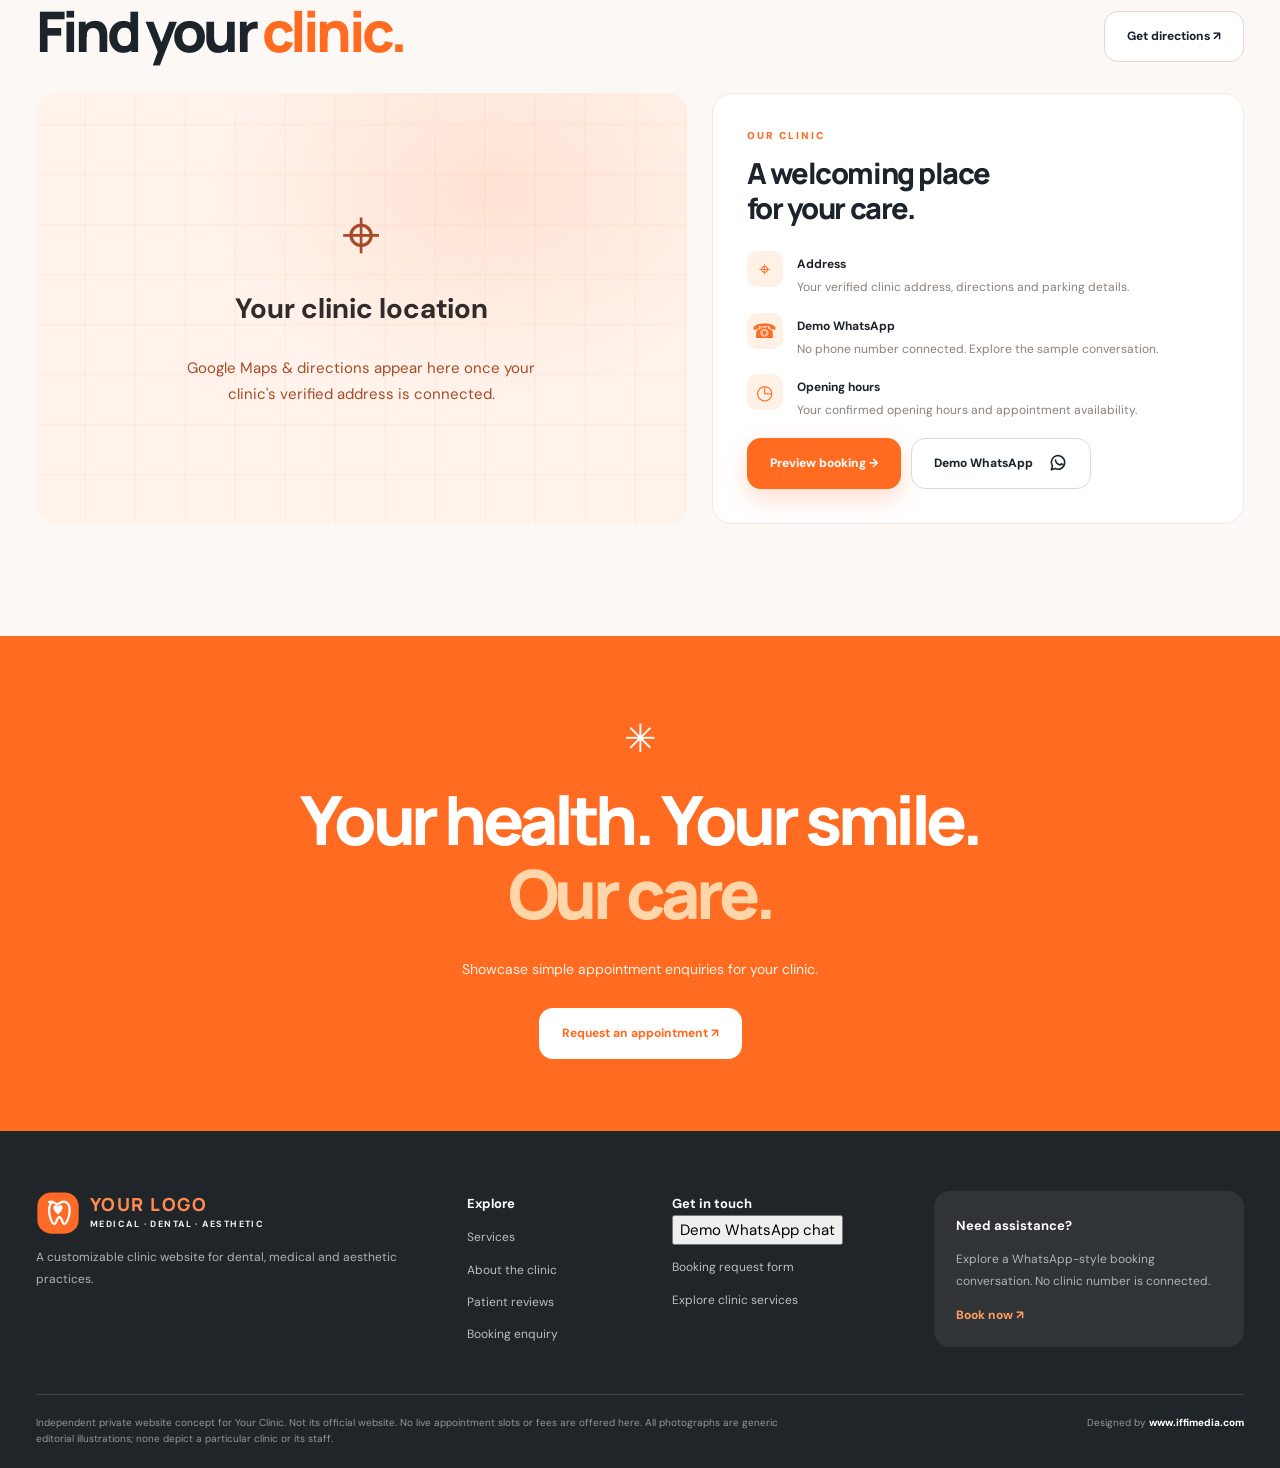
==== commit b4af707c: "feat: replace clinic WhatsApp placeholders with safe interactive demo chat" ====
--- a/index.html
+++ b/index.html
@@ -17,14 +17,14 @@
 <header class="site-header" id="top"><div class="container nav-inner">
 <a aria-label="Your Clinic demo website home" class="brand" href="#home"><span aria-hidden="true" class="brand-logo-demo"><svg fill="none" viewbox="0 0 64 64"><rect fill="#FF6A26" height="60" rx="20" width="60" x="2" y="2"></rect><path d="M19 18c-7 3-7 11-5 20 2 8 4 12 7 12 3 0 3-10 7-10s4 10 7 10c3 0 5-5 7-12 2-9 2-17-5-20-5-2-9 3-12 3-3 0-6-5-12-3Z" stroke="white" stroke-linejoin="round" stroke-width="3.3" transform="translate(6 -2)"></path><path d="M32 22c4-5 13 1 0 12-13-11-4-17 0-12Z" fill="white"></path></svg></span><span><b>YOUR LOGO</b><small>MEDICAL · DENTAL · AESTHETIC</small></span></a>
 <nav aria-label="Main navigation" class="nav-links" id="main-nav"><a class="current" href="#home">Home</a><a href="#about">About</a><a href="#services">Our services</a><a href="#reviews">Patient reviews</a><a href="#visit">Visit clinic</a></nav>
-<div class="nav-actions"><a aria-label="Open booking demonstration" class="phone-link" href="#booking"><span class="circle-icon">☎</span><span><b>Book a visit</b><small>Demo appointment flow</small></span></a><a class="btn btn-wa" href="#booking">Preview booking →</a><button aria-controls="main-nav" aria-expanded="false" aria-label="Open navigation" class="menu-toggle">☰</button></div>
+<div class="nav-actions"><a aria-label="Open booking demonstration" class="phone-link" href="#booking"><span class="circle-icon">☎</span><span><b>Book a visit</b><small>Demo appointment flow</small></span></a><button class="btn btn-wa" type="button" data-demo-whatsapp aria-haspopup="dialog" aria-controls="booking-preview"><svg aria-hidden="true" viewBox="0 0 24 24" width="20" height="20" fill="none" stroke="currentColor" stroke-width="1.9" stroke-linecap="round" stroke-linejoin="round"><path d="M20 11.5a8 8 0 0 1-11.5 7.2L4 20l1.3-4.5A8 8 0 1 1 20 11.5Z"></path><path d="M9 8.5c.4 3.2 2.4 5.1 5.7 5.8l1.3-1.4 1.6.9"></path></svg><span>Demo WhatsApp</span></button><button aria-controls="main-nav" aria-expanded="false" aria-label="Open navigation" class="menu-toggle">☰</button></div>
 </div></header>
 <main>
 <section class="hero" id="home"><div class="hero-wash"></div><div class="container hero-grid">
 <div class="hero-copy" data-reveal=""><div class="eyebrow"><span class="line"></span> YOUR WELLNESS, OUR PRIORITY <span class="sun">✳</span></div><h1>Feel better.<br/>Smile brighter.<br/><em>Live happier.</em></h1><p class="hero-text">A premium website for <strong>medical, dental and aesthetic clinics</strong> — with clear services, authentic photography and an easy patient enquiry experience.</p><div class="hero-ctas"><a class="btn btn-orange" href="#booking">Book a consultation <span>↗</span></a><a class="btn btn-outline" href="#services">Explore services <span>→</span></a></div><div class="hero-micro">Showcase your clinic · Build patient confidence · Make booking easier</div>
 </div>
 <div class="hero-visual" data-reveal=""><div class="hero-photo"><img alt="Real-world dental care editorial photograph; not staff of any particular clinic" onerror="this.style.display='none';this.parentElement.classList.add('photo-fallback')" src="https://images.unsplash.com/photo-1663755489920-5e09f66d011a?auto=format&amp;fit=crop&amp;w=1300&amp;q=85"/><div class="corner-mark">✳</div><div aria-hidden="true" class="fallback-image-art"><span class="line-tooth">♡</span><span class="fallback-title">A beautiful first impression</span><span class="fallback-sub">Your clinic photos • Your story</span></div></div><div class="float-card floating"><span class="icon-heart">♡</span><div><b>Good care starts here</b><small>Medical · Dental · Aesthetic</small></div></div><div class="round-stamp"><span>YOUR CARE</span><b>✦</b><span>OUR FOCUS</span></div></div>
-</div><div class="container trust-strip"><div><span class="trust-icon">✳</span><span><b>Medical &amp; dental care</b><small>Services under one roof</small></span></div><div><span class="trust-icon">♡</span><span><b>Patient-first experience</b><small>A warm, welcoming approach</small></span></div><div><span class="trust-icon">⌖</span><span><b>Your clinic location</b><small>Directions and opening hours</small></span></div><div><span class="trust-icon">☎</span><span><b>Easy appointment enquiry</b><small>WhatsApp or call directly</small></span></div></div>
+</div><div class="container trust-strip"><div><span class="trust-icon">✳</span><span><b>Medical &amp; dental care</b><small>Services under one roof</small></span></div><div><span class="trust-icon">♡</span><span><b>Patient-first experience</b><small>A warm, welcoming approach</small></span></div><div><span class="trust-icon">⌖</span><span><b>Your clinic location</b><small>Directions and opening hours</small></span></div><div><span class="trust-icon">☎</span><span><b>Easy appointment enquiry</b><small>Try our WhatsApp chat demo</small></span></div></div>
 </section>
 <section class="section services-section" id="services"><div class="container"><div class="section-head" data-reveal=""><div><div class="eyebrow orange">01 — WHAT WE OFFER</div><h2>Care for every <em>chapter</em><br/>of your wellbeing.</h2></div><p>A clear, visually engaging overview of medical, dental and aesthetic services. The final website will use each clinic’s verified services.</p></div>
 <div aria-label="Filter services" class="filter-tabs" role="group"><button aria-pressed="true" class="filter active" data-filter="all">All services</button><button aria-pressed="false" class="filter" data-filter="dental">Dental</button><button aria-pressed="false" class="filter" data-filter="medical">General medicine</button><button aria-pressed="false" class="filter" data-filter="aesthetic">Aesthetic</button></div>
@@ -40,11 +40,11 @@
 </div><p class="services-note">Illustrative editorial photos (not actual clinic patients or staff). Service prices and treatment availability are configured for each clinic.</p></div></section>
 <section class="section about-section" id="about"><div class="container about-grid"><div class="about-visual" data-reveal=""><div class="about-photo"><img alt="Illustrative medical photo, not from a specific clinic" src="https://images.unsplash.com/photo-1588776814546-1ffcf47267a5?auto=format&amp;fit=crop&amp;w=900&amp;q=80"/><span class="caption-chip">Illustrative editorial photo</span></div><div class="about-orange-sticker"><b>✦</b><span>Care that feels<br/>personal</span></div></div><div class="about-copy" data-reveal=""><div class="eyebrow orange">02 — GET TO KNOW US</div><h2>A healthier you<br/>begins with <em>care.</em></h2><p>This sample is designed for multidisciplinary medical, dental and aesthetic clinics. This example shows how a clinic can present services, answer questions and welcome new patients online.</p><p>Our website concept brings those services into one clear, calm experience — making it easier to learn, enquire and prepare for a visit.</p><div class="about-points"><div><b>01</b><span>Medical, dental &amp; aesthetic services</span></div><div><b>02</b><span>Convenient location in your area</span></div><div><b>03</b><span>Direct WhatsApp booking enquiry</span></div></div><a class="text-link" href="#booking">Arrange your visit <span>↗</span></a></div></div></section>
 <section class="reviews-section" id="reviews"><div class="container reviews-generic"><div class="eyebrow orange">03 — PATIENT TRUST</div><h2>Your reputation deserves <em>the spotlight.</em></h2><p>Display authentic Google reviews, a verified rating and real patient feedback here once connected to your clinic's Google Business Profile. No invented reviews or ratings.</p><a class="btn btn-outline" href="#booking">See the appointment experience ↗</a><div class="reviews-glass"><div class="reviews-placeholder-star">★★★★★</div><strong>Your genuine reviews, beautifully presented.</strong><span>Verified patient feedback · Optional Google reviews integration</span></div></div></section>
-<section class="section booking-section" id="booking"><div class="container booking-grid"><div class="booking-copy" data-reveal=""><div class="eyebrow orange">04 — LET'S GET YOU BOOKED</div><h2>Your next step<br/>towards <em>feeling better.</em></h2><p>See how patients choose a treatment, date and time. In a real clinic website, this request would go directly to the clinic WhatsApp number. For safety, this reusable demo never sends patient details.</p><div class="booking-guide"><div><span>01</span><b>Choose a service</b><p>Pick the care you need.</p></div><div><span>02</span><b>Choose a preferred date</b><p>Let the team know what works.</p></div><div><span>03</span><b>Send on WhatsApp</b><p>Confirm details with the clinic.</p></div></div><div class="privacy-mini">🔒 Your details stay in your device until you choose to open WhatsApp. Please don't include medical symptoms or sensitive health details in this form.</div></div><form autocomplete="on" class="booking-form" data-reveal="" id="booking-form"><div class="form-top"><div><span class="form-eyebrow">APPOINTMENT ENQUIRY</span><h3>Let's find a time for you.</h3></div><span class="form-spark">✳</span></div><div class="form-fields"><label for="service">Service you're interested in <em>*</em></label><select id="service" name="service" required=""><option value="">Select a service</option><option>Dental checkup</option><option>Teeth cleaning</option><option>Braces &amp; orthodontics</option><option>Cosmetic dentistry / Veneers</option><option>Root canal treatment</option><option>Dental fillings or tooth extraction</option><option>General medicine consultation</option><option>Aesthetic care consultation</option><option>Other enquiry</option></select><div class="fields-row"><div><label for="date">Preferred date <em>*</em></label><input id="date" name="date" required="" type="date"/></div><div><label for="time">Preferred time <em>*</em></label><select id="time" name="time" required=""><option value="">Select a time</option><option>12:00 PM</option><option>1:00 PM</option><option>2:00 PM</option><option>3:00 PM</option><option>4:00 PM</option><option>5:00 PM</option><option>6:00 PM</option><option>7:00 PM</option><option>8:00 PM</option><option>Flexible</option></select></div></div><div class="fields-row"><div><label for="name">Your name <em>*</em></label><input autocomplete="name" id="name" maxlength="80" name="name" placeholder="Full name" required="" type="text"/></div><div><label for="contact">Your phone / WhatsApp <em>*</em></label><input autocomplete="tel" id="contact" maxlength="28" name="contact" placeholder="+971 ..." required="" type="tel"/></div></div><label class="consent"><input id="consent" required="" type="checkbox"/><span>I understand this is a sample booking experience; no information is sent to any clinic.</span></label><button class="btn submit-button" type="submit">Preview booking request →</button><p aria-live="polite" class="form-footnote" id="booking-status" role="status">Preview only. This generic demo does not send data, make reservations or connect to a clinic WhatsApp account.</p></div></form></div></section>
-<section class="section visit-section" id="visit"><div class="container"><div class="visit-heading"><div><div class="eyebrow orange">05 — FIND YOUR CLINIC</div><h2>Find your <em>clinic.</em></h2></div><a class="btn btn-outline" href="#booking" rel="noopener">Get directions ↗</a></div><div class="visit-grid"><div class="map-panel"><div class="map-demo-placeholder"><span>⌖</span><h3>Your clinic location</h3><p>Google Maps &amp; directions appear here once your clinic's verified address is connected.</p></div></div><div class="visit-details"><div class="detail-label">OUR CLINIC</div><h3>A welcoming place<br/>for your care.</h3><div class="detail-line"><span>⌖</span><div><b>Address</b><p>Your verified clinic address, directions and parking details.</p></div></div><div class="detail-line"><span>☎</span><div><b>Phone</b><p>Your clinic phone &amp; WhatsApp number.</p></div></div><div class="detail-line"><span>◷</span><div><b>Opening hours</b><p>Your confirmed opening hours and appointment availability.</p></div></div><div class="detail-actions"><a class="btn btn-orange" href="#booking">Preview booking →</a><a class="btn btn-outline" href="#booking">Book a visit ↗</a></div></div></div></div></section>
+<section class="section booking-section" id="booking"><div class="container booking-grid"><div class="booking-copy" data-reveal=""><div class="eyebrow orange">04 — LET'S GET YOU BOOKED</div><h2>Your next step<br/>towards <em>feeling better.</em></h2><p>See how patients choose a treatment, date and time. Try our simulated WhatsApp conversation to see how an enquiry could work. No real clinic number is connected and no patient details are sent.</p><div class="booking-guide"><div><span>01</span><b>Choose a service</b><p>Pick the care you need.</p></div><div><span>02</span><b>Choose a preferred date</b><p>Let the team know what works.</p></div><div><span>03</span><b>Preview Demo WhatsApp</b><p>See a sample chat; nothing is sent.</p></div></div><div class="privacy-mini">🔒 This is a local demo only. Your details are never sent or stored. Do not enter medical symptoms or other sensitive health information.</div></div><form autocomplete="on" class="booking-form" data-reveal="" id="booking-form"><div class="form-top"><div><span class="form-eyebrow">APPOINTMENT ENQUIRY</span><h3>Let's find a time for you.</h3></div><span class="form-spark">✳</span></div><div class="form-fields"><label for="service">Service you're interested in <em>*</em></label><select id="service" name="service" required=""><option value="">Select a service</option><option>Dental checkup</option><option>Teeth cleaning</option><option>Braces &amp; orthodontics</option><option>Cosmetic dentistry / Veneers</option><option>Root canal treatment</option><option>Dental fillings or tooth extraction</option><option>General medicine consultation</option><option>Aesthetic care consultation</option><option>Other enquiry</option></select><div class="fields-row"><div><label for="date">Preferred date <em>*</em></label><input id="date" name="date" required="" type="date"/></div><div><label for="time">Preferred time <em>*</em></label><select id="time" name="time" required=""><option value="">Select a time</option><option>12:00 PM</option><option>1:00 PM</option><option>2:00 PM</option><option>3:00 PM</option><option>4:00 PM</option><option>5:00 PM</option><option>6:00 PM</option><option>7:00 PM</option><option>8:00 PM</option><option>Flexible</option></select></div></div><div class="fields-row"><div><label for="name">Your name <em>*</em></label><input autocomplete="name" id="name" maxlength="80" name="name" placeholder="Full name" required="" type="text"/></div><div><label for="contact">Your phone / WhatsApp <em>*</em></label><input autocomplete="tel" id="contact" maxlength="28" name="contact" placeholder="Contact number (sample only)" required="" type="tel"/></div></div><label class="consent"><input id="consent" required="" type="checkbox"/><span>I understand this is a sample booking experience; no information is sent to any clinic.</span></label><button class="btn submit-button" type="submit">View in Demo WhatsApp →</button><p aria-live="polite" class="form-footnote" id="booking-status" role="status">Demo only. No number is connected, no information is sent, and no appointments are booked.</p></div></form></div></section>
+<section class="section visit-section" id="visit"><div class="container"><div class="visit-heading"><div><div class="eyebrow orange">05 — FIND YOUR CLINIC</div><h2>Find your <em>clinic.</em></h2></div><a class="btn btn-outline" href="#booking" rel="noopener">Get directions ↗</a></div><div class="visit-grid"><div class="map-panel"><div class="map-demo-placeholder"><span>⌖</span><h3>Your clinic location</h3><p>Google Maps &amp; directions appear here once your clinic's verified address is connected.</p></div></div><div class="visit-details"><div class="detail-label">OUR CLINIC</div><h3>A welcoming place<br/>for your care.</h3><div class="detail-line"><span>⌖</span><div><b>Address</b><p>Your verified clinic address, directions and parking details.</p></div></div><div class="detail-line"><span>☎</span><div><b>Demo WhatsApp</b><p>No phone number connected. Explore the sample conversation.</p></div></div><div class="detail-line"><span>◷</span><div><b>Opening hours</b><p>Your confirmed opening hours and appointment availability.</p></div></div><div class="detail-actions"><a class="btn btn-orange" href="#booking">Preview booking →</a><button class="btn btn-outline" type="button" data-demo-whatsapp>Demo WhatsApp <svg aria-hidden="true" viewBox="0 0 24 24" width="20" height="20" fill="none" stroke="currentColor" stroke-width="1.9" stroke-linecap="round" stroke-linejoin="round"><path d="M20 11.5a8 8 0 0 1-11.5 7.2L4 20l1.3-4.5A8 8 0 1 1 20 11.5Z"></path><path d="M9 8.5c.4 3.2 2.4 5.1 5.7 5.8l1.3-1.4 1.6.9"></path></svg></button></div></div></div></div></section>
 <section class="closing"><div class="container closing-inner"><span class="closing-star">✳</span><h2>Your health. Your smile.<br/><em>Our care.</em></h2><p>Showcase simple appointment enquiries for your clinic.</p><a class="btn btn-white" href="#booking">Request an appointment ↗</a></div></section>
 </main>
-<footer class="footer"><div class="container footer-grid"><div><a aria-label="Your Clinic demo website home" class="brand footer-brand" href="#home"><span aria-hidden="true" class="brand-logo-demo"><svg fill="none" viewbox="0 0 64 64"><rect fill="#FF6A26" height="60" rx="20" width="60" x="2" y="2"></rect><path d="M19 18c-7 3-7 11-5 20 2 8 4 12 7 12 3 0 3-10 7-10s4 10 7 10c3 0 5-5 7-12 2-9 2-17-5-20-5-2-9 3-12 3-3 0-6-5-12-3Z" stroke="white" stroke-linejoin="round" stroke-width="3.3" transform="translate(6 -2)"></path><path d="M32 22c4-5 13 1 0 12-13-11-4-17 0-12Z" fill="white"></path></svg></span><span><b>YOUR LOGO</b><small>MEDICAL · DENTAL · AESTHETIC</small></span></a><p>A customizable clinic website for dental, medical and aesthetic practices.</p></div><div><b>Explore</b><a href="#services">Services</a><a href="#about">About the clinic</a><a href="#reviews">Patient reviews</a><a href="#booking">Booking enquiry</a></div><div><b>Get in touch</b><a href="#booking">Clinic number here</a><a href="#booking" rel="noopener">Booking demonstration</a><a href="#booking" rel="noopener">Booking demonstration</a></div><div class="footer-cta"><b>Need assistance?</b><p>Prefer a conversation? Call the clinic or request a booking on WhatsApp.</p><a href="#booking">Book now <span>↗</span></a></div></div><div class="container footer-bottom"><span>Independent private website concept for Your Clinic. Not its official website. No live appointment slots or fees are offered here. All photographs are generic editorial illustrations; none depict a particular clinic or its staff.</span><span>Designed by <a href="https://www.iffimedia.com" rel="noopener" target="_blank">www.iffimedia.com</a></span></div></footer>
-<a aria-label="Open appointment enquiry" class="floating-wa" href="#booking"><span>✆</span><b>Book now</b></a>
-<div class="booking-preview-overlay" hidden="" id="booking-preview"><div aria-labelledby="preview-title" aria-modal="true" class="booking-preview-card" role="dialog"><button aria-label="Close booking preview" class="preview-close" type="button">×</button><span class="eyebrow orange">DEMO BOOKING REQUEST</span><h2 id="preview-title">Your clinic booking flow</h2><p>This is what patients could send to your clinic on WhatsApp once your number is connected.</p><pre id="preview-message"></pre><p class="preview-disclaimer">Demo only. Nothing was transmitted or stored. No appointment is confirmed.</p><button class="btn btn-orange preview-done" type="button">Done</button></div></div><script defer="" src="script.js"></script></body>
+<footer class="footer"><div class="container footer-grid"><div><a aria-label="Your Clinic demo website home" class="brand footer-brand" href="#home"><span aria-hidden="true" class="brand-logo-demo"><svg fill="none" viewbox="0 0 64 64"><rect fill="#FF6A26" height="60" rx="20" width="60" x="2" y="2"></rect><path d="M19 18c-7 3-7 11-5 20 2 8 4 12 7 12 3 0 3-10 7-10s4 10 7 10c3 0 5-5 7-12 2-9 2-17-5-20-5-2-9 3-12 3-3 0-6-5-12-3Z" stroke="white" stroke-linejoin="round" stroke-width="3.3" transform="translate(6 -2)"></path><path d="M32 22c4-5 13 1 0 12-13-11-4-17 0-12Z" fill="white"></path></svg></span><span><b>YOUR LOGO</b><small>MEDICAL · DENTAL · AESTHETIC</small></span></a><p>A customizable clinic website for dental, medical and aesthetic practices.</p></div><div><b>Explore</b><a href="#services">Services</a><a href="#about">About the clinic</a><a href="#reviews">Patient reviews</a><a href="#booking">Booking enquiry</a></div><div><b>Get in touch</b><button class="footer-wa-demo" type="button" data-demo-whatsapp>Demo WhatsApp chat</button><a href="#booking">Booking request form</a><a href="#services">Explore clinic services</a></div><div class="footer-cta"><b>Need assistance?</b><p>Explore a WhatsApp-style booking conversation. No clinic number is connected.</p><a href="#booking">Book now <span>↗</span></a></div></div><div class="container footer-bottom"><span>Independent private website concept for Your Clinic. Not its official website. No live appointment slots or fees are offered here. All photographs are generic editorial illustrations; none depict a particular clinic or its staff.</span><span>Designed by <a href="https://www.iffimedia.com" rel="noopener" target="_blank">www.iffimedia.com</a></span></div></footer>
+<button aria-label="Open demo WhatsApp conversation" class="floating-wa" type="button" data-demo-whatsapp aria-haspopup="dialog" aria-controls="booking-preview"><svg aria-hidden="true" viewBox="0 0 24 24" width="20" height="20" fill="none" stroke="currentColor" stroke-width="1.9" stroke-linecap="round" stroke-linejoin="round"><path d="M20 11.5a8 8 0 0 1-11.5 7.2L4 20l1.3-4.5A8 8 0 1 1 20 11.5Z"></path><path d="M9 8.5c.4 3.2 2.4 5.1 5.7 5.8l1.3-1.4 1.6.9"></path></svg><b>Demo WhatsApp</b></button>
+<div class="booking-preview-overlay" hidden id="booking-preview"><div aria-labelledby="preview-title" aria-modal="true" class="booking-preview-card whatsapp-demo-card" role="dialog"><div class="wa-demo-header"><span class="wa-demo-avatar" aria-hidden="true">✚</span><div class="wa-demo-heading"><h2 id="preview-title">Your Clinic</h2><span>WhatsApp conversation preview · Demo only</span></div><button aria-label="Close Demo WhatsApp" class="preview-close" type="button">×</button></div><div class="wa-demo-privacy">DEMO CHAT — No phone number connected. Nothing is sent or saved.</div><div class="wa-demo-chat"><p class="wa-demo-received">Hello! 👋 Welcome to Your Clinic. How may we help? <small>Sample greeting</small></p><pre id="preview-message" class="wa-demo-sent"></pre><p class="wa-demo-received wa-demo-hint">A real clinic could reply here after connecting its official WhatsApp account. <small>Illustration only</small></p></div><div class="wa-demo-footer"><span><span class="wa-demo-lock" aria-hidden="true">🔒</span> Interactive preview only · Not a confirmed booking</span><button class="btn btn-orange preview-done" type="button">Close demo</button></div></div></div><script defer="" src="script.js"></script></body>
 </html>
